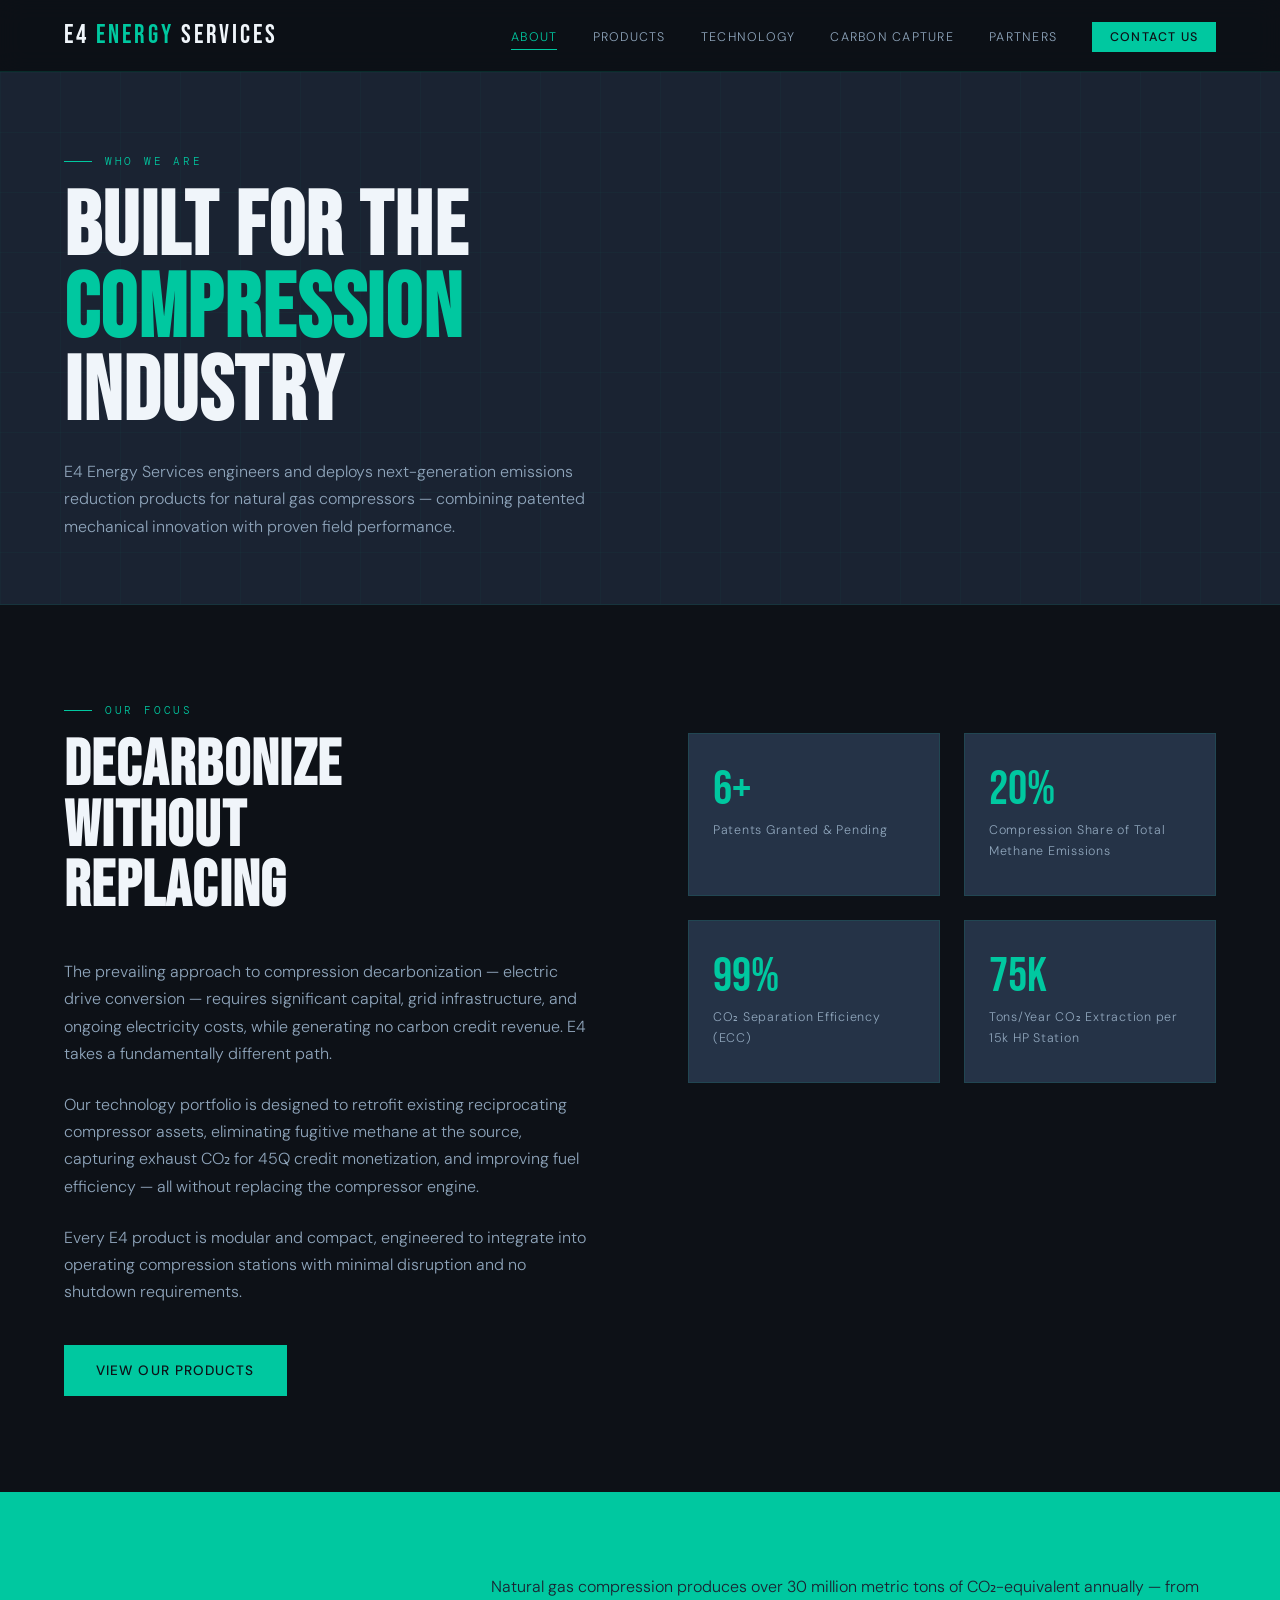
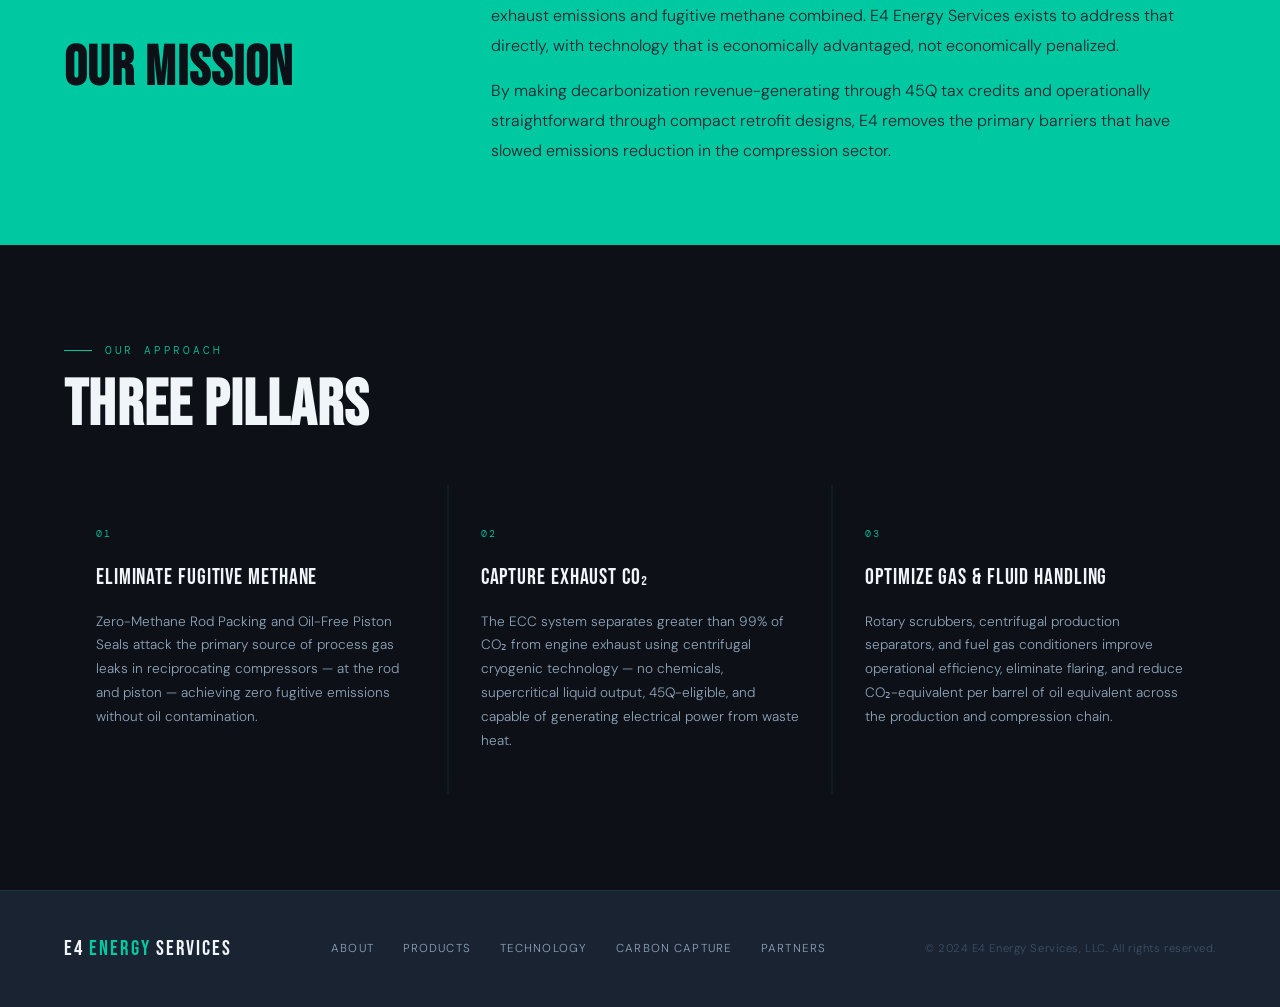
==== about.html @ 5bf68c3b "Add files via upload" ====
<!DOCTYPE html>
<html lang="en">
<head>
<meta charset="UTF-8">
<meta name="viewport" content="width=device-width, initial-scale=1.0">
<title>About — E4 Energy Services</title>
<link rel="stylesheet" href="style.css">
<style>
  .about-body { padding: 6rem 4rem; display: grid; grid-template-columns: 1fr 1fr; gap: 6rem; align-items: start; }

  .about-body p { color: var(--mist); font-size: 1rem; margin-bottom: 1.5rem; }

  .stat-grid { display: grid; grid-template-columns: 1fr 1fr; gap: 1.5rem; margin-top: 2rem; }
  .stat-card {
    background: var(--slate); border: 1px solid rgba(0,200,160,0.12);
    padding: 2rem 1.5rem; position: relative; overflow: hidden;
    transition: border-color 0.3s, transform 0.3s;
  }
  .stat-card::before {
    content: ''; position: absolute; top: 0; left: 0; right: 0;
    height: 2px; background: var(--accent);
    transform: scaleX(0); transform-origin: left; transition: transform 0.3s;
  }
  .stat-card:hover { border-color: rgba(0,200,160,0.35); transform: translateY(-3px); }
  .stat-card:hover::before { transform: scaleX(1); }
  .sc-num { font-family: 'Bebas Neue', sans-serif; font-size: 3rem; color: var(--accent); line-height: 1; margin-bottom: 0.4rem; }
  .sc-label { font-size: 0.78rem; letter-spacing: 0.06em; color: var(--mist); }

  .mission-band {
    background: var(--accent);
    padding: 5rem 4rem;
    display: grid; grid-template-columns: 1fr 2fr; gap: 4rem; align-items: center;
  }
  .mission-band h2 {
    font-family: 'Bebas Neue', sans-serif; font-size: 3.5rem;
    line-height: 0.95; letter-spacing: 0.02em; color: var(--ink);
  }
  .mission-band p { color: var(--steel); font-size: 1rem; line-height: 1.85; }
  .mission-band p + p { margin-top: 1rem; }

  .approach { background: var(--ink); padding: 6rem 4rem; }
  .approach-grid { display: grid; grid-template-columns: repeat(3, 1fr); gap: 2px; background: rgba(0,200,160,0.08); margin-top: 3rem; }
  .approach-item {
    background: var(--ink); padding: 2.5rem 2rem;
    border-bottom: 2px solid transparent; transition: border-color 0.3s, background 0.3s;
  }
  .approach-item:hover { background: var(--steel); border-bottom-color: var(--accent); }
  .ai-num {
    font-family: 'DM Mono', monospace; font-size: 0.65rem;
    letter-spacing: 0.2em; color: var(--accent); margin-bottom: 1rem;
  }
  .ai-title { font-family: 'Bebas Neue', sans-serif; font-size: 1.4rem; letter-spacing: 0.04em; margin-bottom: 0.8rem; }
  .ai-desc { font-size: 0.85rem; color: var(--mist); line-height: 1.75; }
</style>
</head>
<body>

<!-- PAGE HERO -->
<div class="page-hero">
  <div class="section-label page-hero-label">Who We Are</div>
  <h1>BUILT FOR THE<br><em>COMPRESSION</em><br>INDUSTRY</h1>
  <p>E4 Energy Services engineers and deploys next-generation emissions reduction products for natural gas compressors — combining patented mechanical innovation with proven field performance.</p>
</div>

<!-- ABOUT BODY -->
<div class="about-body">
  <div>
    <div class="section-label">Our Focus</div>
    <h2 class="section-h2">DECARBONIZE<br>WITHOUT<br>REPLACING</h2>
    <p>The prevailing approach to compression decarbonization — electric drive conversion — requires significant capital, grid infrastructure, and ongoing electricity costs, while generating no carbon credit revenue. E4 takes a fundamentally different path.</p>
    <p>Our technology portfolio is designed to retrofit existing reciprocating compressor assets, eliminating fugitive methane at the source, capturing exhaust CO₂ for 45Q credit monetization, and improving fuel efficiency — all without replacing the compressor engine.</p>
    <p>Every E4 product is modular and compact, engineered to integrate into operating compression stations with minimal disruption and no shutdown requirements.</p>
    <a href="products.html" class="btn-primary" style="margin-top:1rem;">View Our Products</a>
  </div>
  <div>
    <div class="stat-grid">
      <div class="stat-card reveal"><div class="sc-num">6+</div><div class="sc-label">Patents Granted &amp; Pending</div></div>
      <div class="stat-card reveal"><div class="sc-num">20%</div><div class="sc-label">Compression Share of Total Methane Emissions</div></div>
      <div class="stat-card reveal"><div class="sc-num">99%</div><div class="sc-label">CO₂ Separation Efficiency (ECC)</div></div>
      <div class="stat-card reveal"><div class="sc-num">75K</div><div class="sc-label">Tons/Year CO₂ Extraction per 15k HP Station</div></div>
    </div>
  </div>
</div>

<!-- MISSION BAND -->
<div class="mission-band">
  <h2>OUR MISSION</h2>
  <div>
    <p>Natural gas compression produces over 30 million metric tons of CO₂-equivalent annually — from exhaust emissions and fugitive methane combined. E4 Energy Services exists to address that directly, with technology that is economically advantaged, not economically penalized.</p>
    <p>By making decarbonization revenue-generating through 45Q tax credits and operationally straightforward through compact retrofit designs, E4 removes the primary barriers that have slowed emissions reduction in the compression sector.</p>
  </div>
</div>

<!-- APPROACH -->
<div class="approach">
  <div class="section-label">Our Approach</div>
  <h2 class="section-h2">THREE PILLARS</h2>
  <div class="approach-grid">
    <div class="approach-item reveal">
      <div class="ai-num">01</div>
      <div class="ai-title">Eliminate Fugitive Methane</div>
      <p class="ai-desc">Zero-Methane Rod Packing and Oil-Free Piston Seals attack the primary source of process gas leaks in reciprocating compressors — at the rod and piston — achieving zero fugitive emissions without oil contamination.</p>
    </div>
    <div class="approach-item reveal">
      <div class="ai-num">02</div>
      <div class="ai-title">Capture Exhaust CO₂</div>
      <p class="ai-desc">The ECC system separates greater than 99% of CO₂ from engine exhaust using centrifugal cryogenic technology — no chemicals, supercritical liquid output, 45Q-eligible, and capable of generating electrical power from waste heat.</p>
    </div>
    <div class="approach-item reveal">
      <div class="ai-num">03</div>
      <div class="ai-title">Optimize Gas &amp; Fluid Handling</div>
      <p class="ai-desc">Rotary scrubbers, centrifugal production separators, and fuel gas conditioners improve operational efficiency, eliminate flaring, and reduce CO₂-equivalent per barrel of oil equivalent across the production and compression chain.</p>
    </div>
  </div>
</div>

<script src="shared.js"></script>
<script>initPage('about');</script>
</body>
</html>
---- style.css ----
@import url('https://fonts.googleapis.com/css2?family=Bebas+Neue&family=DM+Sans:ital,wght@0,300;0,400;0,500;1,300&family=DM+Mono:wght@400;500&display=swap');

:root {
  --ink: #0D1117;
  --steel: #1A2332;
  --slate: #253347;
  --mid: #3D5166;
  --mist: #8FA5BB;
  --ice: #C8D8E8;
  --white: #F0F5FA;
  --accent: #00C8A0;
  --accent2: #00A882;
  --gold: #E8B84B;
  --nav-h: 72px;
}

*, *::before, *::after { box-sizing: border-box; margin: 0; padding: 0; }
html { scroll-behavior: smooth; }

body {
  background: var(--ink);
  color: var(--white);
  font-family: 'DM Sans', sans-serif;
  font-weight: 300;
  line-height: 1.7;
  overflow-x: hidden;
  padding-top: var(--nav-h);
}

/* ── NAV ── */
nav {
  position: fixed; top: 0; left: 0; right: 0; z-index: 100;
  height: var(--nav-h);
  display: flex; align-items: center; justify-content: space-between;
  padding: 0 4rem;
  background: rgba(13,17,23,0.92);
  backdrop-filter: blur(12px);
  border-bottom: 1px solid rgba(0,200,160,0.15);
}
.nav-logo {
  font-family: 'Bebas Neue', sans-serif;
  font-size: 1.6rem;
  letter-spacing: 0.12em;
  color: var(--white);
  text-decoration: none;
}
.nav-logo span { color: var(--accent); }

.nav-links { display: flex; gap: 2.2rem; list-style: none; align-items: center; }
.nav-links a {
  color: var(--mist);
  text-decoration: none;
  font-size: 0.78rem;
  letter-spacing: 0.1em;
  text-transform: uppercase;
  transition: color 0.2s;
  padding: 0.25rem 0;
  border-bottom: 1px solid transparent;
}
.nav-links a:hover { color: var(--white); }
.nav-links a.active { color: var(--accent); border-bottom-color: var(--accent); }
.nav-cta {
  background: var(--accent) !important;
  color: var(--ink) !important;
  padding: 0.45rem 1.1rem !important;
  font-weight: 500 !important;
  border-bottom: none !important;
}
.nav-cta:hover { background: var(--accent2) !important; }

/* ── BUTTONS ── */
.btn-primary {
  display: inline-block;
  background: var(--accent);
  color: var(--ink);
  padding: 0.85rem 2rem;
  font-family: 'DM Sans', sans-serif;
  font-weight: 500;
  font-size: 0.85rem;
  letter-spacing: 0.08em;
  text-transform: uppercase;
  text-decoration: none;
  border: none; cursor: pointer;
  transition: background 0.2s, transform 0.2s;
}
.btn-primary:hover { background: var(--accent2); transform: translateY(-2px); }

.btn-ghost {
  display: inline-block;
  border: 1px solid rgba(143,165,187,0.4);
  color: var(--mist);
  padding: 0.85rem 2rem;
  font-family: 'DM Sans', sans-serif;
  font-size: 0.85rem;
  letter-spacing: 0.08em;
  text-transform: uppercase;
  text-decoration: none;
  transition: border-color 0.2s, color 0.2s;
}
.btn-ghost:hover { border-color: var(--accent); color: var(--accent); }

/* ── SECTION LABELS ── */
.section-label {
  font-family: 'DM Mono', monospace;
  font-size: 0.7rem;
  letter-spacing: 0.25em;
  text-transform: uppercase;
  color: var(--accent);
  margin-bottom: 1rem;
  display: flex; align-items: center; gap: 0.8rem;
}
.section-label::before { content: ''; width: 28px; height: 1px; background: var(--accent); }

.section-h2 {
  font-family: 'Bebas Neue', sans-serif;
  font-size: clamp(2.8rem, 5vw, 5rem);
  line-height: 0.95;
  letter-spacing: 0.02em;
  margin-bottom: 2.5rem;
}

/* ── PAGE HERO (inner pages) ── */
.page-hero {
  background: var(--steel);
  padding: 5rem 4rem 4rem;
  border-bottom: 1px solid rgba(0,200,160,0.1);
  position: relative;
  overflow: hidden;
}
.page-hero::before {
  content: '';
  position: absolute; inset: 0;
  background-image:
    linear-gradient(rgba(0,200,160,0.03) 1px, transparent 1px),
    linear-gradient(90deg, rgba(0,200,160,0.03) 1px, transparent 1px);
  background-size: 60px 60px;
}
.page-hero-label { position: relative; }
.page-hero h1 {
  font-family: 'Bebas Neue', sans-serif;
  font-size: clamp(3.5rem, 7vw, 7rem);
  line-height: 0.92;
  letter-spacing: 0.02em;
  position: relative;
}
.page-hero h1 em { color: var(--accent); font-style: normal; }
.page-hero p {
  color: var(--mist);
  max-width: 580px;
  font-size: 1rem;
  margin-top: 1.5rem;
  position: relative;
}

/* ── FOOTER ── */
footer {
  background: var(--steel);
  border-top: 1px solid rgba(0,200,160,0.12);
  padding: 2.5rem 4rem;
  display: flex; justify-content: space-between; align-items: center;
  flex-wrap: wrap; gap: 1rem;
}
.footer-logo {
  font-family: 'Bebas Neue', sans-serif;
  font-size: 1.3rem;
  letter-spacing: 0.1em;
  color: var(--white);
  text-decoration: none;
}
.footer-logo span { color: var(--accent); }
.footer-links { display: flex; gap: 1.8rem; flex-wrap: wrap; }
.footer-links a {
  font-size: 0.72rem;
  letter-spacing: 0.1em;
  text-transform: uppercase;
  color: var(--mist);
  text-decoration: none;
  transition: color 0.2s;
}
.footer-links a:hover { color: var(--accent); }
.footer-copy { font-size: 0.7rem; color: var(--mid); letter-spacing: 0.05em; }

/* ── MARQUEE ── */
.marquee-wrap { background: var(--accent); overflow: hidden; padding: 0.85rem 0; }
.marquee-track {
  display: flex; gap: 3rem;
  animation: marquee 28s linear infinite;
  white-space: nowrap;
}
.marquee-track span {
  font-family: 'Bebas Neue', sans-serif;
  font-size: 0.95rem;
  letter-spacing: 0.12em;
  color: var(--ink);
  flex-shrink: 0;
}
.marquee-dot { color: rgba(13,17,23,0.4) !important; }
@keyframes marquee { from { transform: translateX(0); } to { transform: translateX(-50%); } }

/* ── ANIMATIONS ── */
@keyframes fadeUp { from { opacity: 0; transform: translateY(30px); } to { opacity: 1; transform: translateY(0); } }
@keyframes fadeLeft { from { opacity: 0; transform: translateX(30px); } to { opacity: 1; transform: translateX(0); } }
@keyframes fadeIn { from { opacity: 0; transform: translateY(10px); } to { opacity: 1; transform: translateY(0); } }

/* ── SCROLLBAR ── */
::-webkit-scrollbar { width: 5px; }
::-webkit-scrollbar-track { background: var(--ink); }
::-webkit-scrollbar-thumb { background: var(--mid); }
::-webkit-scrollbar-thumb:hover { background: var(--accent); }
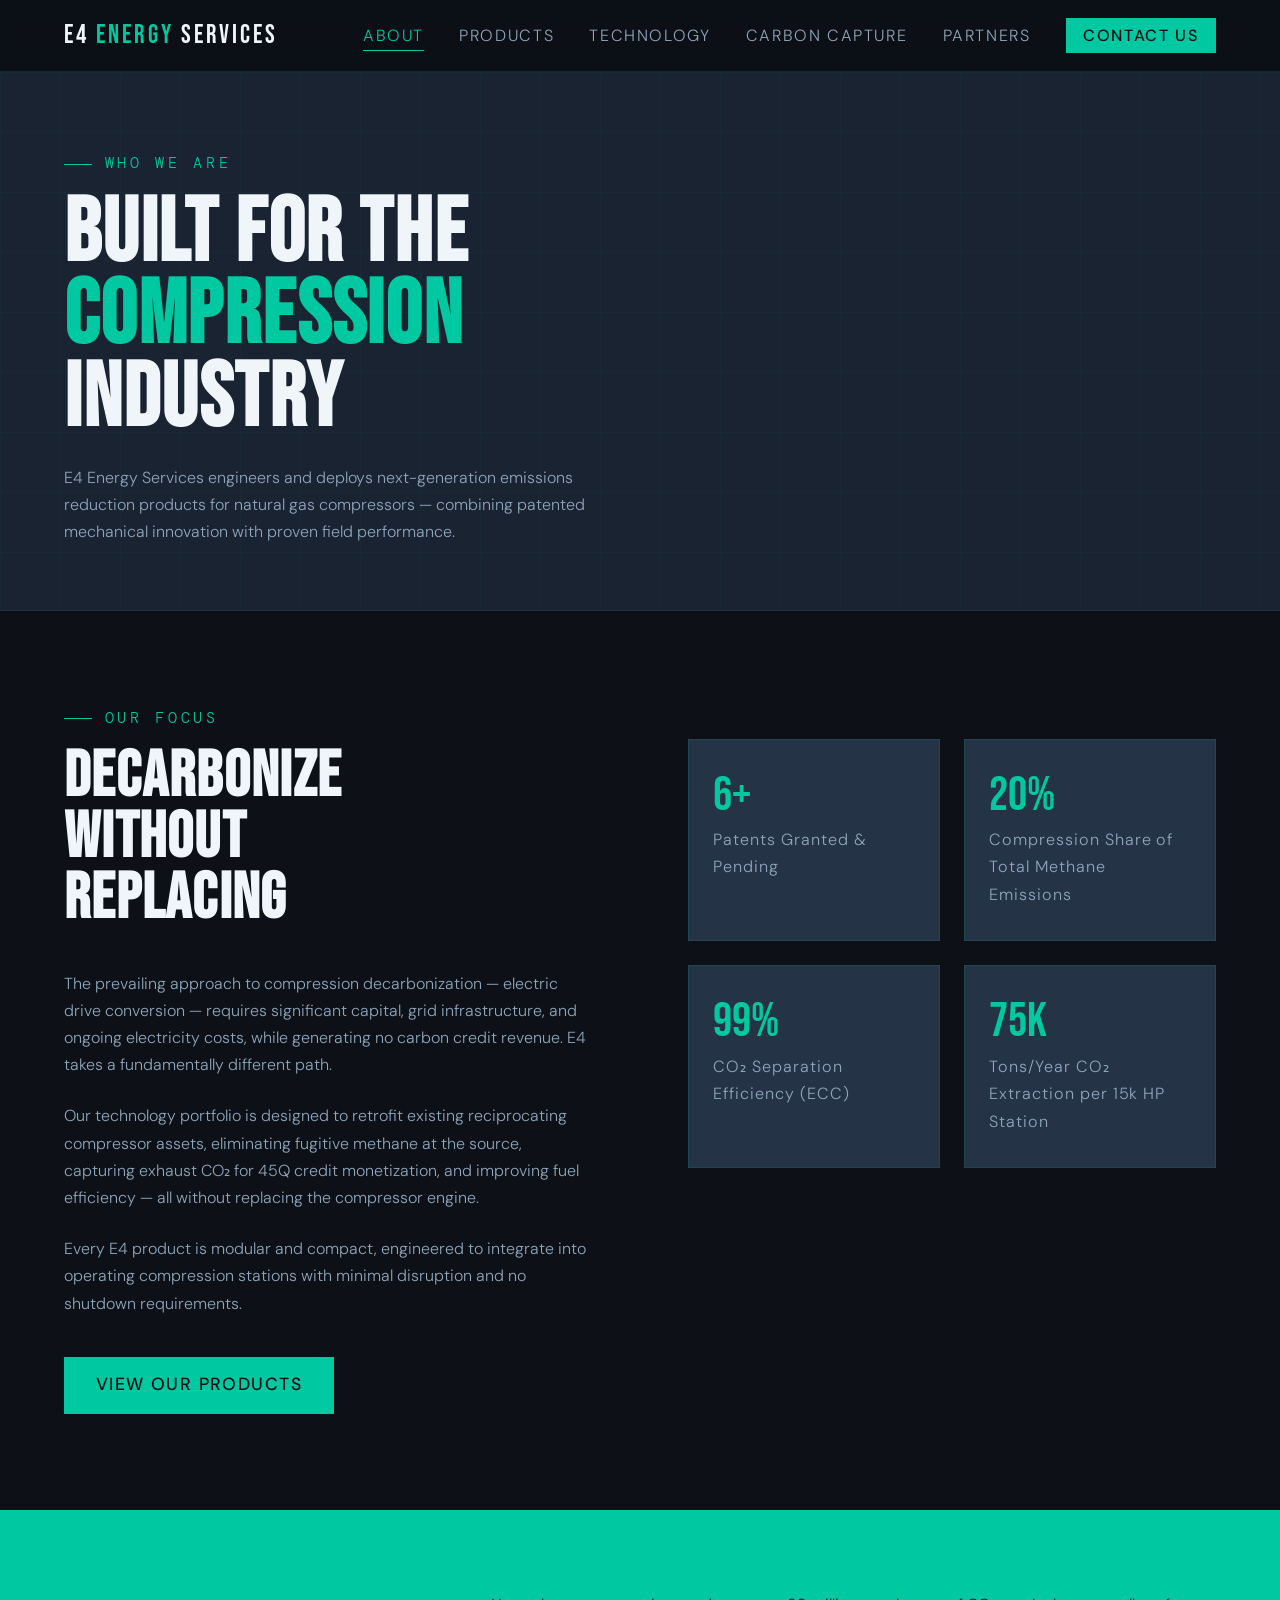
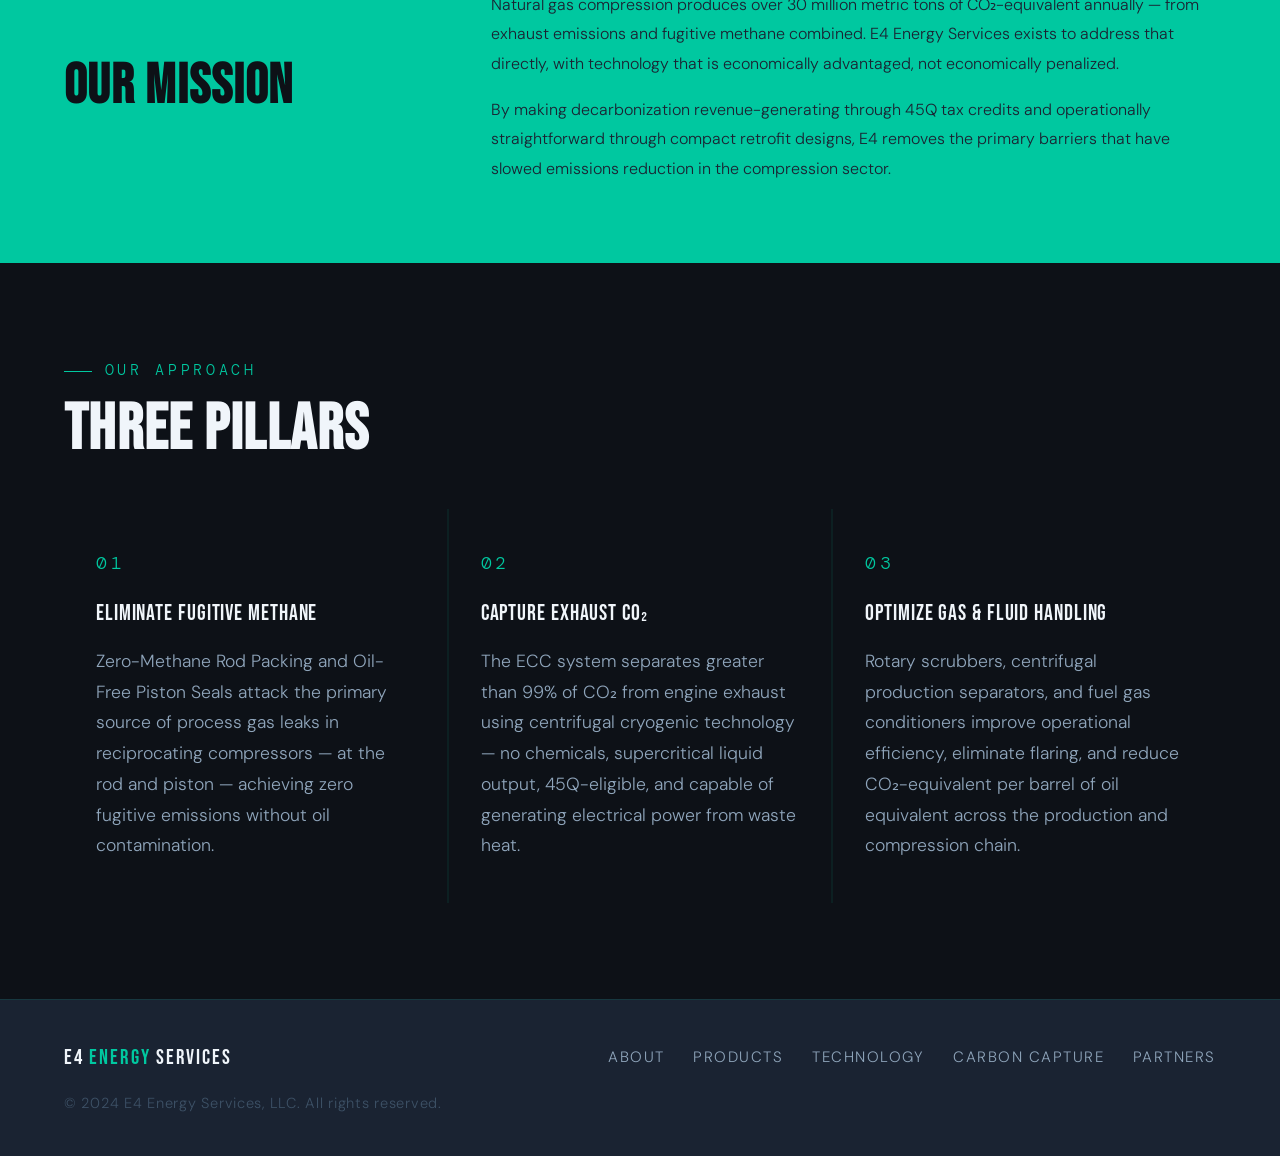
==== commit 75b37a3c: "Add files via upload" ====
--- a/about.html
+++ b/about.html
@@ -24,7 +24,7 @@
   .stat-card:hover { border-color: rgba(0,200,160,0.35); transform: translateY(-3px); }
   .stat-card:hover::before { transform: scaleX(1); }
   .sc-num { font-family: 'Bebas Neue', sans-serif; font-size: 3rem; color: var(--accent); line-height: 1; margin-bottom: 0.4rem; }
-  .sc-label { font-size: 0.78rem; letter-spacing: 0.06em; color: var(--mist); }
+  .sc-label { font-size: 1.01rem; letter-spacing: 0.06em; color: var(--mist); }
 
   .mission-band {
     background: var(--accent);
@@ -46,11 +46,11 @@
   }
   .approach-item:hover { background: var(--steel); border-bottom-color: var(--accent); }
   .ai-num {
-    font-family: 'DM Mono', monospace; font-size: 0.65rem;
+    font-family: 'DM Mono', monospace; font-size: 1.1rem;
     letter-spacing: 0.2em; color: var(--accent); margin-bottom: 1rem;
   }
   .ai-title { font-family: 'Bebas Neue', sans-serif; font-size: 1.4rem; letter-spacing: 0.04em; margin-bottom: 0.8rem; }
-  .ai-desc { font-size: 0.85rem; color: var(--mist); line-height: 1.75; }
+  .ai-desc { font-size: 1.1rem; color: var(--mist); line-height: 1.75; }
 </style>
 </head>
 <body>
--- a/style.css
+++ b/style.css
@@ -50,7 +50,7 @@
 .nav-links a {
   color: var(--mist);
   text-decoration: none;
-  font-size: 0.78rem;
+  font-size: 1.01rem;
   letter-spacing: 0.1em;
   text-transform: uppercase;
   transition: color 0.2s;
@@ -76,7 +76,7 @@
   padding: 0.85rem 2rem;
   font-family: 'DM Sans', sans-serif;
   font-weight: 500;
-  font-size: 0.85rem;
+  font-size: 1.1rem;
   letter-spacing: 0.08em;
   text-transform: uppercase;
   text-decoration: none;
@@ -91,7 +91,7 @@
   color: var(--mist);
   padding: 0.85rem 2rem;
   font-family: 'DM Sans', sans-serif;
-  font-size: 0.85rem;
+  font-size: 1.1rem;
   letter-spacing: 0.08em;
   text-transform: uppercase;
   text-decoration: none;
@@ -102,7 +102,7 @@
 /* ── SECTION LABELS ── */
 .section-label {
   font-family: 'DM Mono', monospace;
-  font-size: 0.7rem;
+  font-size: 0.91rem;
   letter-spacing: 0.25em;
   text-transform: uppercase;
   color: var(--accent);
@@ -170,7 +170,7 @@
 .footer-logo span { color: var(--accent); }
 .footer-links { display: flex; gap: 1.8rem; flex-wrap: wrap; }
 .footer-links a {
-  font-size: 0.72rem;
+  font-size: 0.94rem;
   letter-spacing: 0.1em;
   text-transform: uppercase;
   color: var(--mist);
@@ -178,7 +178,7 @@
   transition: color 0.2s;
 }
 .footer-links a:hover { color: var(--accent); }
-.footer-copy { font-size: 0.7rem; color: var(--mid); letter-spacing: 0.05em; }
+.footer-copy { font-size: 0.91rem; color: var(--mid); letter-spacing: 0.05em; }
 
 /* ── MARQUEE ── */
 .marquee-wrap { background: var(--accent); overflow: hidden; padding: 0.85rem 0; }
@@ -189,7 +189,7 @@
 }
 .marquee-track span {
   font-family: 'Bebas Neue', sans-serif;
-  font-size: 0.95rem;
+  font-size: 1.24rem;
   letter-spacing: 0.12em;
   color: var(--ink);
   flex-shrink: 0;
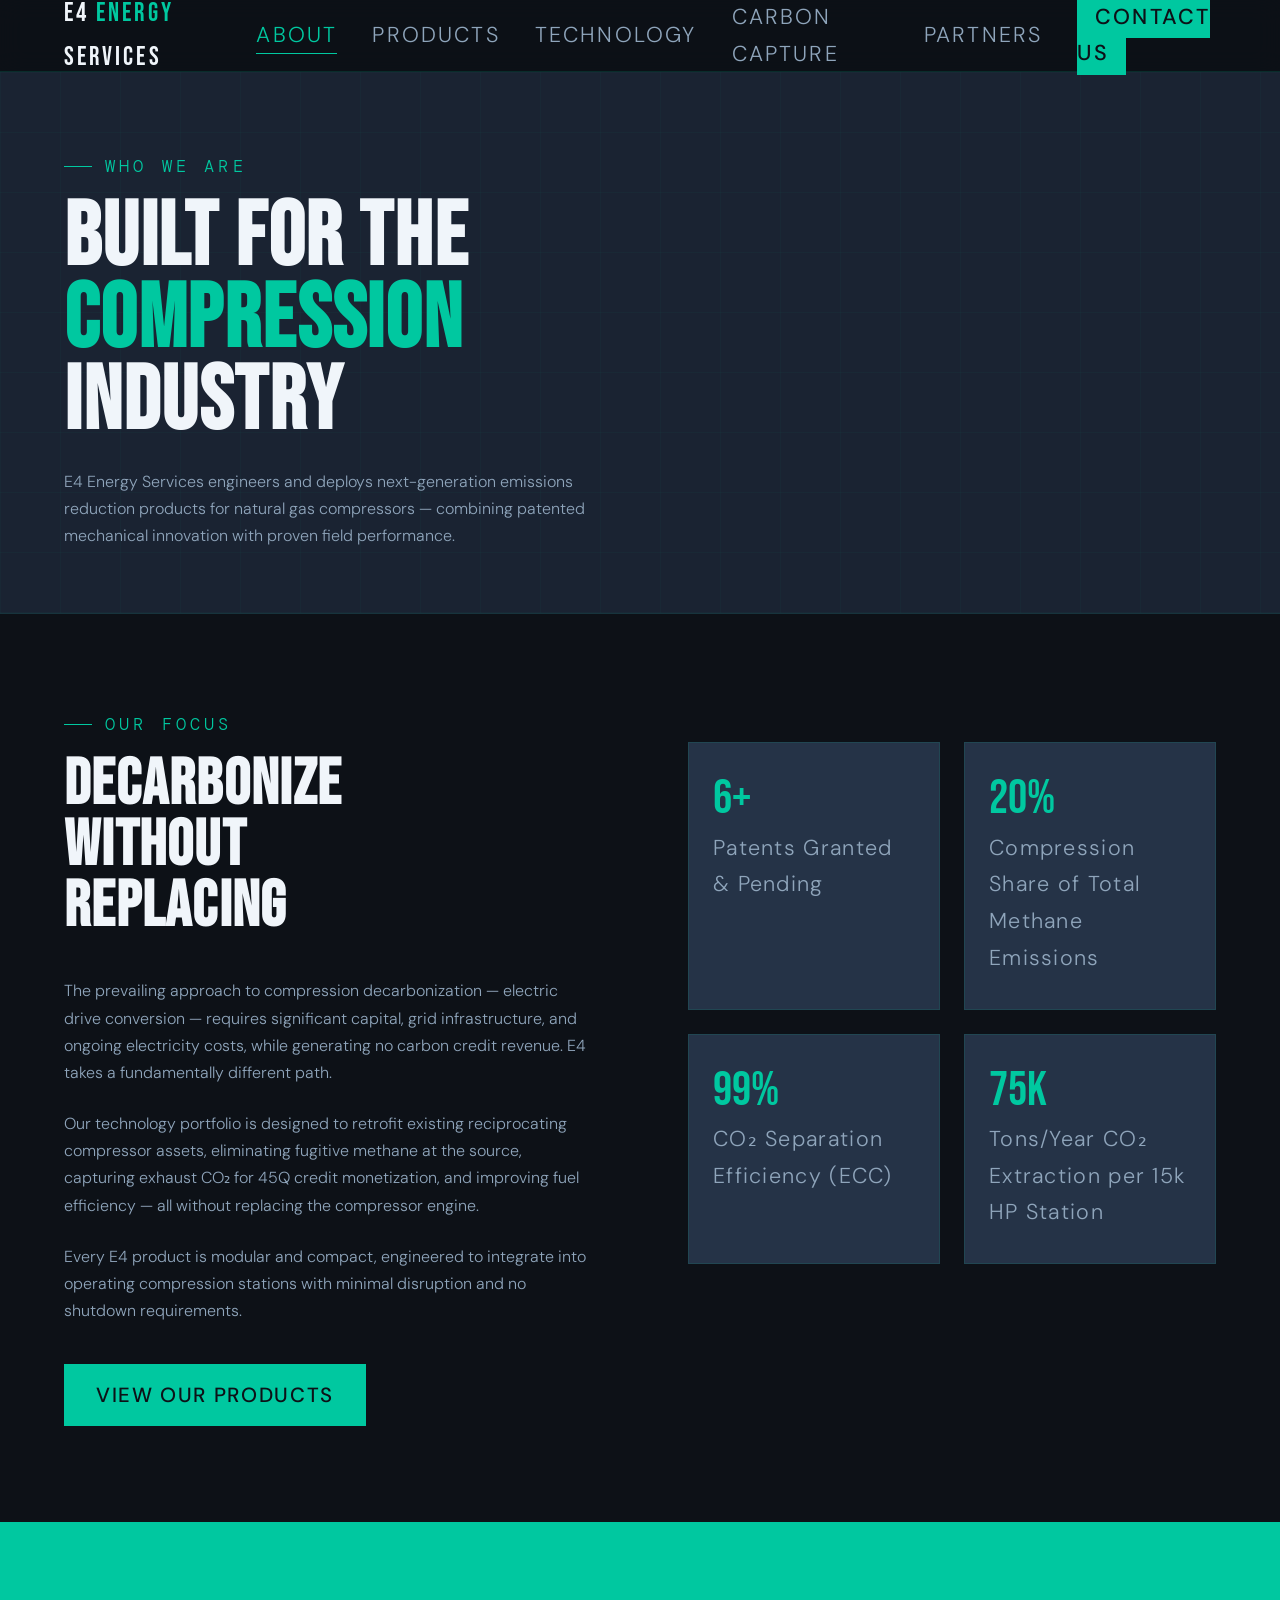
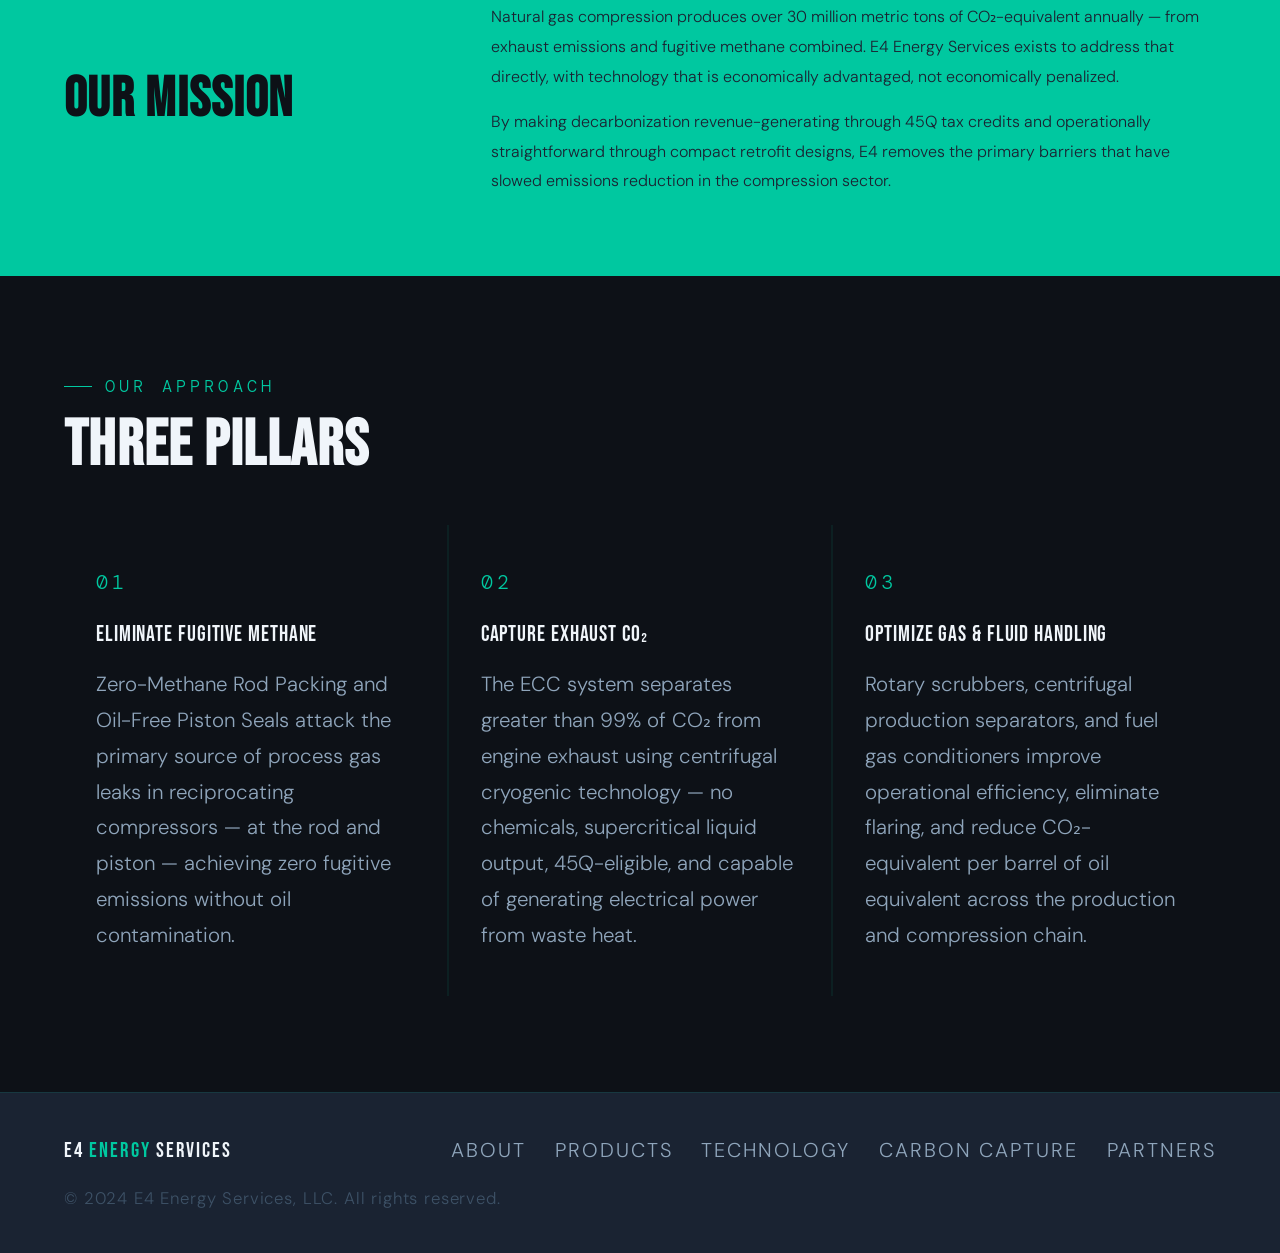
==== commit 7ac866ec: "Add files via upload" ====
--- a/about.html
+++ b/about.html
@@ -24,7 +24,7 @@
   .stat-card:hover { border-color: rgba(0,200,160,0.35); transform: translateY(-3px); }
   .stat-card:hover::before { transform: scaleX(1); }
   .sc-num { font-family: 'Bebas Neue', sans-serif; font-size: 3rem; color: var(--accent); line-height: 1; margin-bottom: 0.4rem; }
-  .sc-label { font-size: 1.01rem; letter-spacing: 0.06em; color: var(--mist); }
+  .sc-label { font-size: 1.35rem; letter-spacing: 0.06em; color: var(--mist); }
 
   .mission-band {
     background: var(--accent);
@@ -46,11 +46,11 @@
   }
   .approach-item:hover { background: var(--steel); border-bottom-color: var(--accent); }
   .ai-num {
-    font-family: 'DM Mono', monospace; font-size: 1.1rem;
+    font-family: 'DM Mono', monospace; font-size: 1.28rem;
     letter-spacing: 0.2em; color: var(--accent); margin-bottom: 1rem;
   }
   .ai-title { font-family: 'Bebas Neue', sans-serif; font-size: 1.4rem; letter-spacing: 0.04em; margin-bottom: 0.8rem; }
-  .ai-desc { font-size: 1.1rem; color: var(--mist); line-height: 1.75; }
+  .ai-desc { font-size: 1.28rem; color: var(--mist); line-height: 1.75; }
 </style>
 </head>
 <body>
--- a/style.css
+++ b/style.css
@@ -50,7 +50,7 @@
 .nav-links a {
   color: var(--mist);
   text-decoration: none;
-  font-size: 1.01rem;
+  font-size: 1.35rem;
   letter-spacing: 0.1em;
   text-transform: uppercase;
   transition: color 0.2s;
@@ -76,7 +76,7 @@
   padding: 0.85rem 2rem;
   font-family: 'DM Sans', sans-serif;
   font-weight: 500;
-  font-size: 1.1rem;
+  font-size: 1.28rem;
   letter-spacing: 0.08em;
   text-transform: uppercase;
   text-decoration: none;
@@ -91,7 +91,7 @@
   color: var(--mist);
   padding: 0.85rem 2rem;
   font-family: 'DM Sans', sans-serif;
-  font-size: 1.1rem;
+  font-size: 1.28rem;
   letter-spacing: 0.08em;
   text-transform: uppercase;
   text-decoration: none;
@@ -102,7 +102,7 @@
 /* ── SECTION LABELS ── */
 .section-label {
   font-family: 'DM Mono', monospace;
-  font-size: 0.91rem;
+  font-size: 1.05rem;
   letter-spacing: 0.25em;
   text-transform: uppercase;
   color: var(--accent);
@@ -170,7 +170,7 @@
 .footer-logo span { color: var(--accent); }
 .footer-links { display: flex; gap: 1.8rem; flex-wrap: wrap; }
 .footer-links a {
-  font-size: 0.94rem;
+  font-size: 1.25rem;
   letter-spacing: 0.1em;
   text-transform: uppercase;
   color: var(--mist);
@@ -178,7 +178,7 @@
   transition: color 0.2s;
 }
 .footer-links a:hover { color: var(--accent); }
-.footer-copy { font-size: 0.91rem; color: var(--mid); letter-spacing: 0.05em; }
+.footer-copy { font-size: 1.05rem; color: var(--mid); letter-spacing: 0.05em; }
 
 /* ── MARQUEE ── */
 .marquee-wrap { background: var(--accent); overflow: hidden; padding: 0.85rem 0; }
@@ -189,7 +189,7 @@
 }
 .marquee-track span {
   font-family: 'Bebas Neue', sans-serif;
-  font-size: 1.24rem;
+  font-size: 1.43rem;
   letter-spacing: 0.12em;
   color: var(--ink);
   flex-shrink: 0;
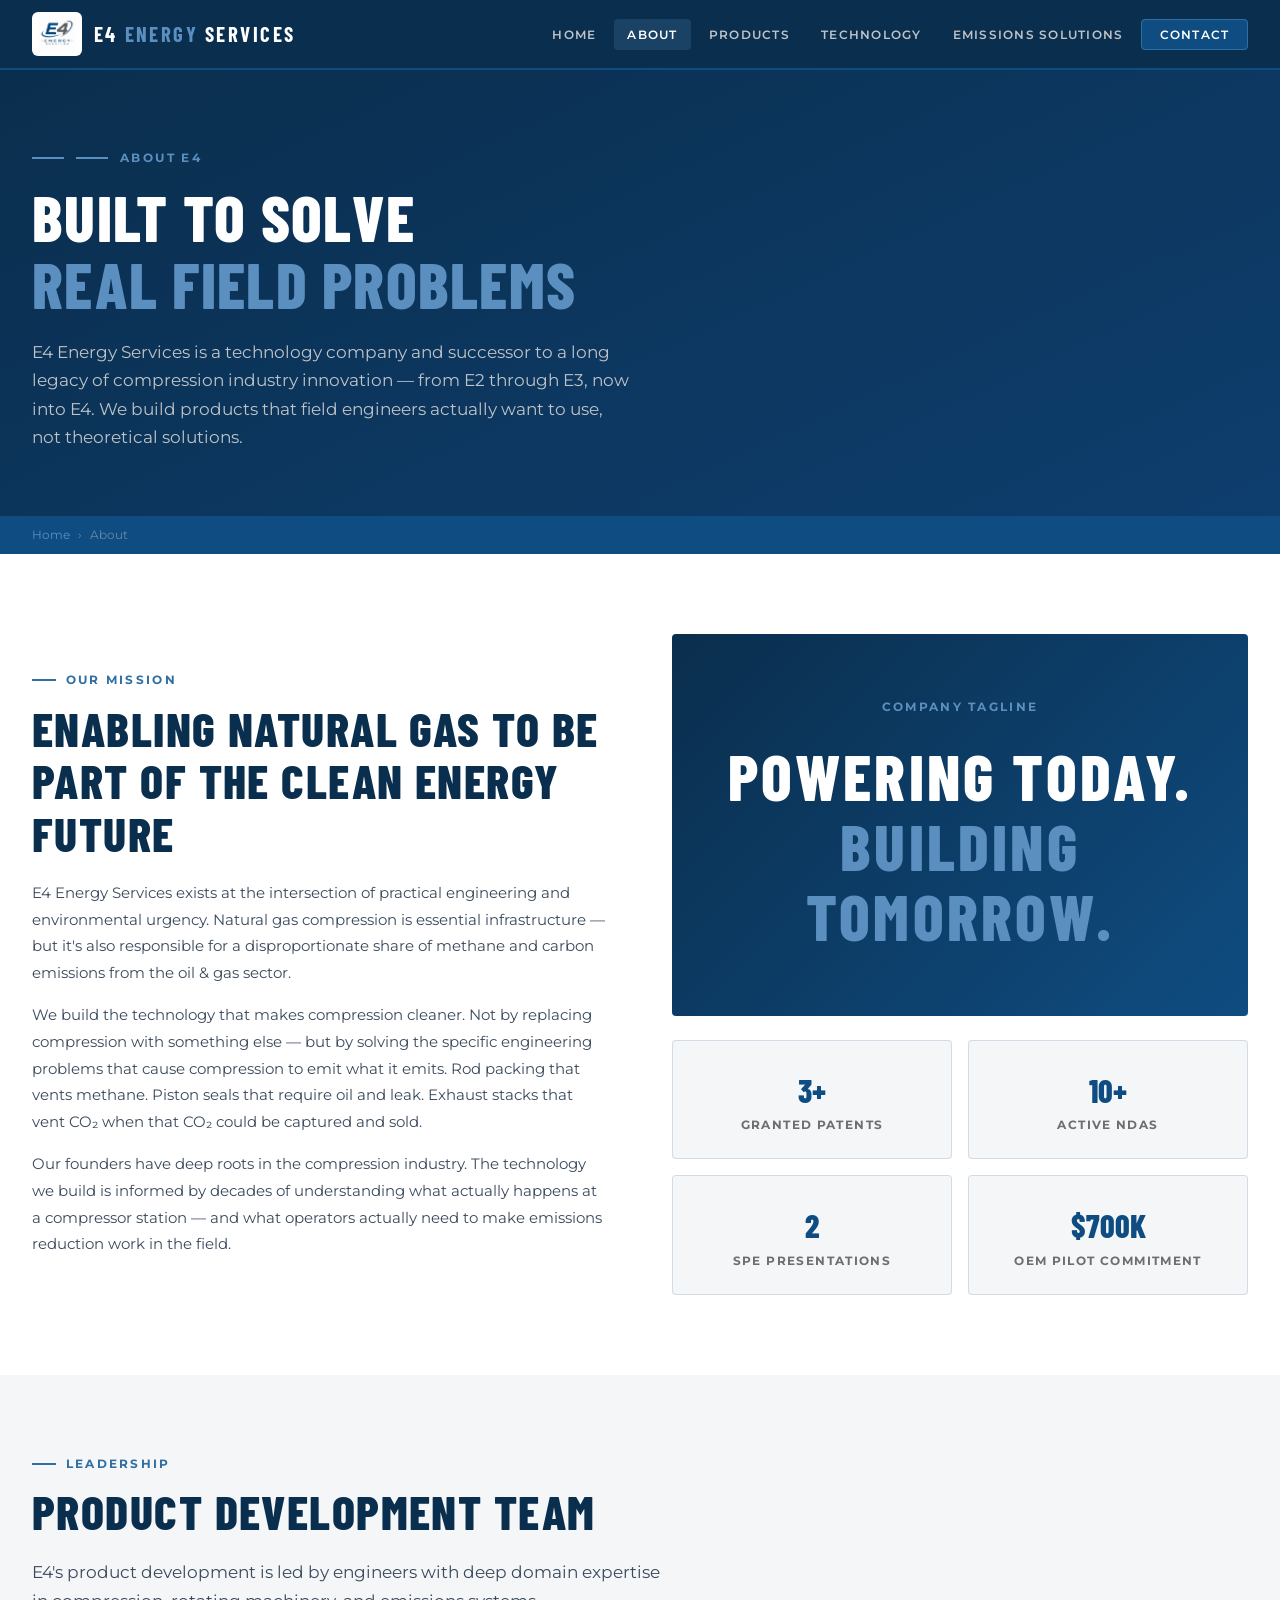
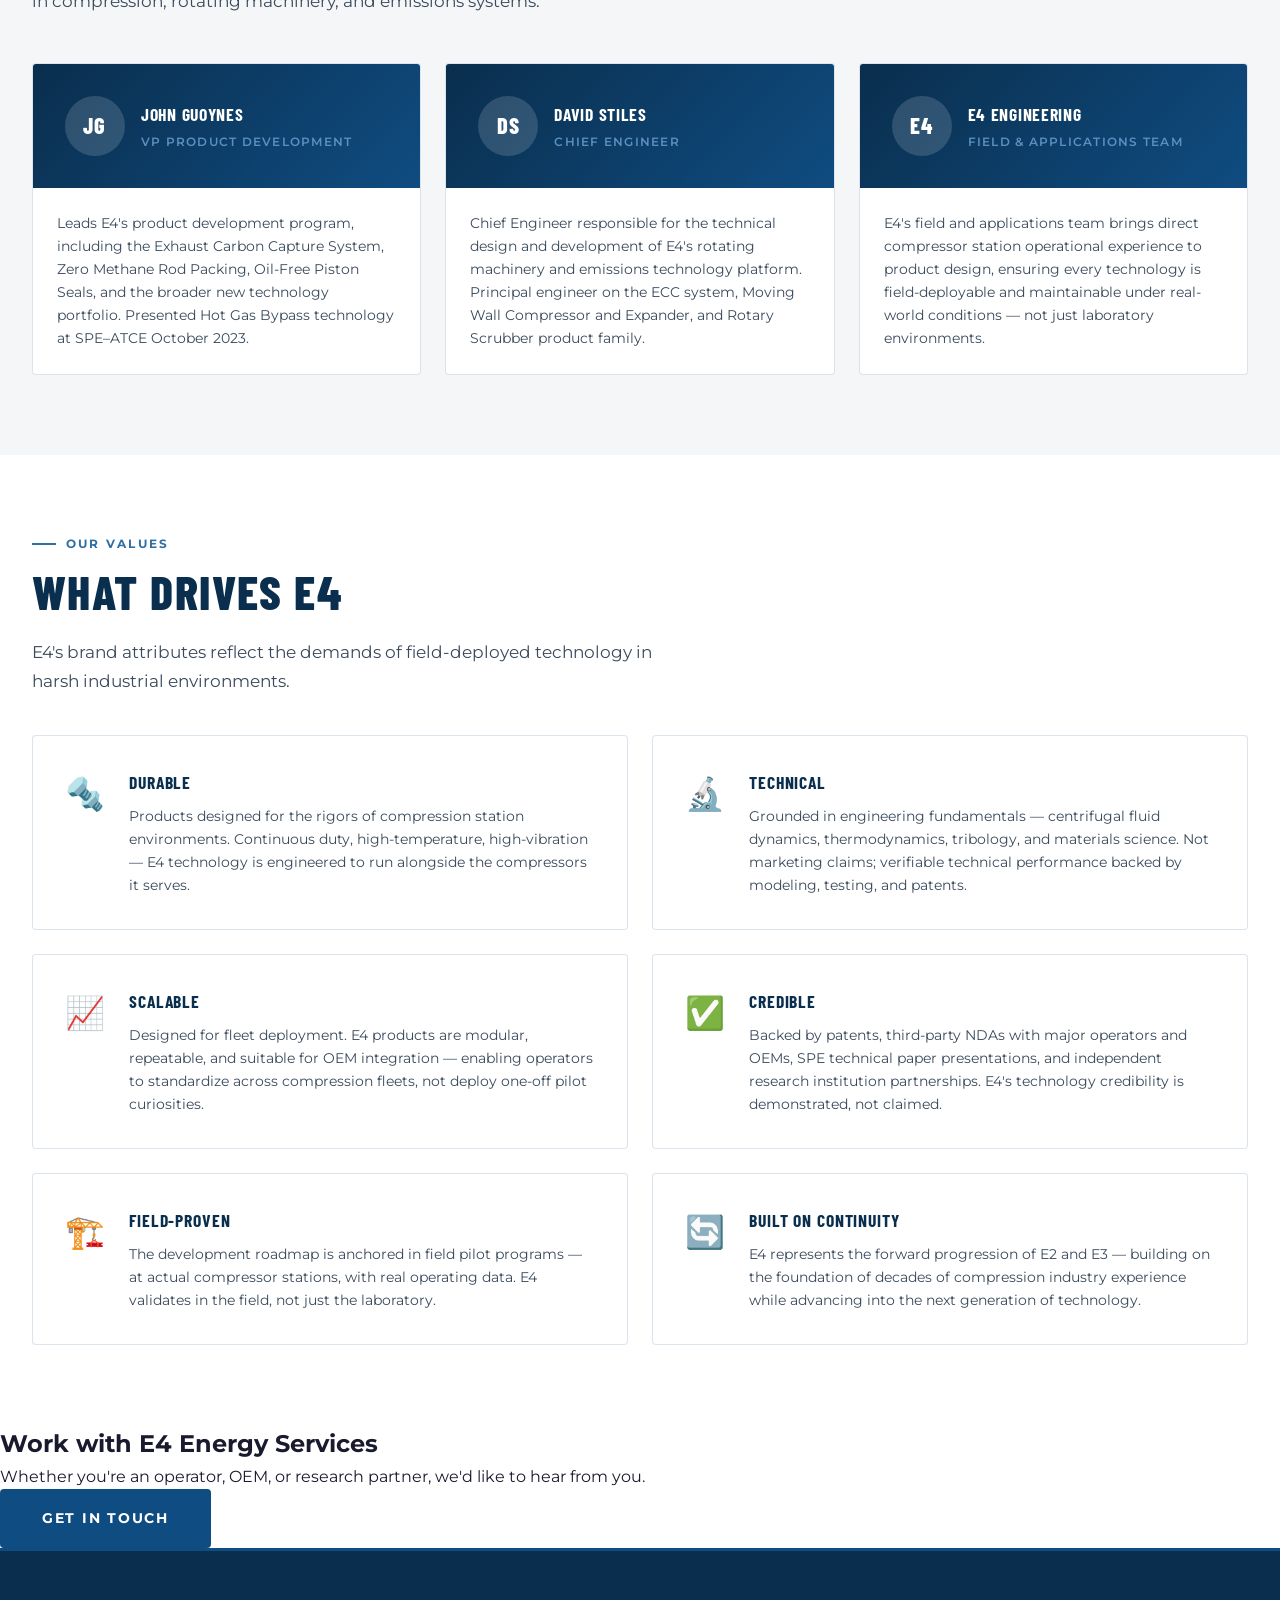
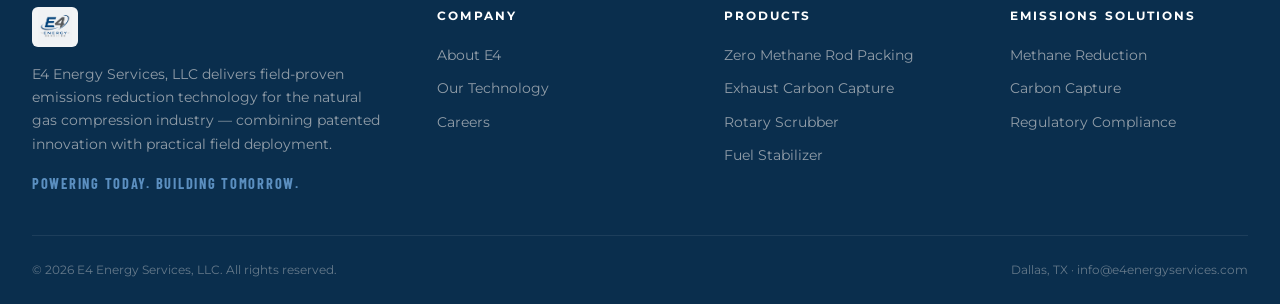
==== commit e2800b8f: "Add files via upload" ====
--- a/about.html
+++ b/about.html
@@ -1,120 +1,324 @@
 <!DOCTYPE html>
 <html lang="en">
 <head>
-<meta charset="UTF-8">
-<meta name="viewport" content="width=device-width, initial-scale=1.0">
-<title>About — E4 Energy Services</title>
-<link rel="stylesheet" href="style.css">
-<style>
-  .about-body { padding: 6rem 4rem; display: grid; grid-template-columns: 1fr 1fr; gap: 6rem; align-items: start; }
-
-  .about-body p { color: var(--mist); font-size: 1rem; margin-bottom: 1.5rem; }
-
-  .stat-grid { display: grid; grid-template-columns: 1fr 1fr; gap: 1.5rem; margin-top: 2rem; }
-  .stat-card {
-    background: var(--slate); border: 1px solid rgba(0,200,160,0.12);
-    padding: 2rem 1.5rem; position: relative; overflow: hidden;
-    transition: border-color 0.3s, transform 0.3s;
-  }
-  .stat-card::before {
-    content: ''; position: absolute; top: 0; left: 0; right: 0;
-    height: 2px; background: var(--accent);
-    transform: scaleX(0); transform-origin: left; transition: transform 0.3s;
-  }
-  .stat-card:hover { border-color: rgba(0,200,160,0.35); transform: translateY(-3px); }
-  .stat-card:hover::before { transform: scaleX(1); }
-  .sc-num { font-family: 'Bebas Neue', sans-serif; font-size: 3rem; color: var(--accent); line-height: 1; margin-bottom: 0.4rem; }
-  .sc-label { font-size: 1.35rem; letter-spacing: 0.06em; color: var(--mist); }
-
-  .mission-band {
-    background: var(--accent);
-    padding: 5rem 4rem;
-    display: grid; grid-template-columns: 1fr 2fr; gap: 4rem; align-items: center;
-  }
-  .mission-band h2 {
-    font-family: 'Bebas Neue', sans-serif; font-size: 3.5rem;
-    line-height: 0.95; letter-spacing: 0.02em; color: var(--ink);
-  }
-  .mission-band p { color: var(--steel); font-size: 1rem; line-height: 1.85; }
-  .mission-band p + p { margin-top: 1rem; }
-
-  .approach { background: var(--ink); padding: 6rem 4rem; }
-  .approach-grid { display: grid; grid-template-columns: repeat(3, 1fr); gap: 2px; background: rgba(0,200,160,0.08); margin-top: 3rem; }
-  .approach-item {
-    background: var(--ink); padding: 2.5rem 2rem;
-    border-bottom: 2px solid transparent; transition: border-color 0.3s, background 0.3s;
-  }
-  .approach-item:hover { background: var(--steel); border-bottom-color: var(--accent); }
-  .ai-num {
-    font-family: 'DM Mono', monospace; font-size: 1.28rem;
-    letter-spacing: 0.2em; color: var(--accent); margin-bottom: 1rem;
-  }
-  .ai-title { font-family: 'Bebas Neue', sans-serif; font-size: 1.4rem; letter-spacing: 0.04em; margin-bottom: 0.8rem; }
-  .ai-desc { font-size: 1.28rem; color: var(--mist); line-height: 1.75; }
-</style>
+  <meta charset="UTF-8">
+  <meta name="viewport" content="width=device-width, initial-scale=1.0">
+  <title>About — E4 Energy Services, LLC</title>
+  <link rel="stylesheet" href="style.css">
+  <style>
+    .about-hero {
+      background: linear-gradient(155deg, var(--dark-navy) 0%, #0e3e6e 100%);
+      padding: 5rem 2rem 4rem;
+    }
+
+    .team-grid {
+      display: grid;
+      grid-template-columns: repeat(3, 1fr);
+      gap: 1.5rem;
+    }
+
+    .team-card {
+      background: var(--white);
+      border: 1px solid var(--border);
+      border-radius: var(--radius);
+      overflow: hidden;
+      transition: box-shadow var(--transition);
+    }
+    .team-card:hover { box-shadow: var(--shadow); }
+
+    .team-card-header {
+      background: linear-gradient(135deg, var(--dark-navy), var(--navy));
+      padding: 2rem;
+      display: flex;
+      align-items: center;
+      gap: 1rem;
+    }
+
+    .team-avatar {
+      width: 60px; height: 60px;
+      background: rgba(255,255,255,0.15);
+      border-radius: 50%;
+      display: flex;
+      align-items: center;
+      justify-content: center;
+      font-family: var(--font-head);
+      font-size: 1.4rem;
+      font-weight: 800;
+      color: var(--white);
+      letter-spacing: 0.05em;
+      flex-shrink: 0;
+    }
+
+    .team-title-block h3 {
+      font-family: var(--font-head);
+      font-size: 1.1rem;
+      font-weight: 700;
+      letter-spacing: 0.04em;
+      text-transform: uppercase;
+      color: var(--white);
+      margin-bottom: 0.25rem;
+    }
+
+    .team-role {
+      font-size: 0.78rem;
+      font-weight: 600;
+      letter-spacing: 0.1em;
+      text-transform: uppercase;
+      color: var(--light-blue);
+    }
+
+    .team-card-body {
+      padding: 1.5rem;
+    }
+    .team-card-body p {
+      font-size: 0.87rem;
+      color: var(--text-mid);
+      line-height: 1.65;
+    }
+
+    /* Values */
+    .values-grid {
+      display: grid;
+      grid-template-columns: repeat(2, 1fr);
+      gap: 1.5rem;
+    }
+
+    .value-card {
+      padding: 2rem;
+      background: var(--white);
+      border: 1px solid var(--border);
+      border-radius: var(--radius);
+      display: flex;
+      gap: 1.25rem;
+      align-items: flex-start;
+    }
+
+    .value-icon {
+      font-size: 2rem;
+      min-width: 44px;
+    }
+
+    .value-card h3 {
+      font-family: var(--font-head);
+      font-size: 1.1rem;
+      font-weight: 700;
+      letter-spacing: 0.05em;
+      text-transform: uppercase;
+      color: var(--dark-navy);
+      margin-bottom: 0.5rem;
+    }
+    .value-card p {
+      font-size: 0.88rem;
+      color: var(--text-mid);
+      line-height: 1.65;
+    }
+
+    /* Tagline feature */
+    .tagline-feature {
+      background: linear-gradient(135deg, var(--dark-navy) 0%, var(--navy) 100%);
+      border-radius: var(--radius);
+      padding: 4rem 3rem;
+      text-align: center;
+    }
+    .tagline-feature .tline {
+      font-family: var(--font-head);
+      font-size: clamp(2.5rem, 5vw, 4rem);
+      font-weight: 800;
+      letter-spacing: 0.05em;
+      text-transform: uppercase;
+      color: var(--white);
+      line-height: 1.1;
+    }
+    .tagline-feature .tline span { color: var(--light-blue); }
+
+    @media (max-width: 768px) {
+      .team-grid { grid-template-columns: 1fr; }
+      .values-grid { grid-template-columns: 1fr; }
+    }
+  </style>
 </head>
 <body>
-
-<!-- PAGE HERO -->
-<div class="page-hero">
-  <div class="section-label page-hero-label">Who We Are</div>
-  <h1>BUILT FOR THE<br><em>COMPRESSION</em><br>INDUSTRY</h1>
-  <p>E4 Energy Services engineers and deploys next-generation emissions reduction products for natural gas compressors — combining patented mechanical innovation with proven field performance.</p>
+<div id="nav-placeholder"></div>
+<div class="page-content">
+
+  <section class="about-hero">
+    <div class="section-inner">
+      <div class="hero-eyebrow" style="color:var(--light-blue);margin-bottom:1rem;">
+        <span style="display:block;width:32px;height:2px;background:var(--light-blue);"></span>
+        About E4
+      </div>
+      <h1 style="font-family:var(--font-head);font-size:clamp(2.5rem,5vw,4rem);font-weight:800;text-transform:uppercase;color:var(--white);letter-spacing:0.02em;line-height:1.05;margin-bottom:1.25rem;">
+        Built to Solve<br>
+        <span style="color:var(--light-blue);">Real Field Problems</span>
+      </h1>
+      <p style="color:var(--light-gray);font-size:1.05rem;max-width:600px;line-height:1.7;">
+        E4 Energy Services is a technology company and successor to a long legacy of compression industry innovation — from E2 through E3, now into E4. We build products that field engineers actually want to use, not theoretical solutions.
+      </p>
+    </div>
+  </section>
+
+  <div class="breadcrumb">
+    <div class="breadcrumb-inner">
+      <a href="index.html">Home</a><span>›</span>
+      <span>About</span>
+    </div>
+  </div>
+
+  <!-- MISSION -->
+  <section class="section">
+    <div class="section-inner">
+      <div class="two-col">
+        <div>
+          <div class="section-label">Our Mission</div>
+          <h2 class="section-title">Enabling Natural Gas to Be Part of the Clean Energy Future</h2>
+          <p style="font-size:0.95rem;color:var(--text-mid);line-height:1.75;margin-bottom:1rem;">
+            E4 Energy Services exists at the intersection of practical engineering and environmental urgency. Natural gas compression is essential infrastructure — but it's also responsible for a disproportionate share of methane and carbon emissions from the oil &amp; gas sector.
+          </p>
+          <p style="font-size:0.95rem;color:var(--text-mid);line-height:1.75;margin-bottom:1rem;">
+            We build the technology that makes compression cleaner. Not by replacing compression with something else — but by solving the specific engineering problems that cause compression to emit what it emits. Rod packing that vents methane. Piston seals that require oil and leak. Exhaust stacks that vent CO₂ when that CO₂ could be captured and sold.
+          </p>
+          <p style="font-size:0.95rem;color:var(--text-mid);line-height:1.75;">
+            Our founders have deep roots in the compression industry. The technology we build is informed by decades of understanding what actually happens at a compressor station — and what operators actually need to make emissions reduction work in the field.
+          </p>
+        </div>
+        <div>
+          <div class="tagline-feature">
+            <p style="font-size:0.72rem;font-weight:700;letter-spacing:0.2em;text-transform:uppercase;color:var(--light-blue);margin-bottom:1.5rem;">Company Tagline</p>
+            <div class="tline">Powering Today.<br><span>Building Tomorrow.</span></div>
+          </div>
+          <div style="margin-top:1.5rem;display:grid;grid-template-columns:1fr 1fr;gap:1rem;">
+            <div style="padding:1.5rem;background:var(--off-white);border:1px solid var(--border);border-radius:var(--radius);text-align:center;">
+              <div style="font-family:var(--font-head);font-size:2rem;font-weight:800;color:var(--navy);">3+</div>
+              <div style="font-size:0.72rem;font-weight:700;letter-spacing:0.12em;text-transform:uppercase;color:var(--steel);">Granted Patents</div>
+            </div>
+            <div style="padding:1.5rem;background:var(--off-white);border:1px solid var(--border);border-radius:var(--radius);text-align:center;">
+              <div style="font-family:var(--font-head);font-size:2rem;font-weight:800;color:var(--navy);">10+</div>
+              <div style="font-size:0.72rem;font-weight:700;letter-spacing:0.12em;text-transform:uppercase;color:var(--steel);">Active NDAs</div>
+            </div>
+            <div style="padding:1.5rem;background:var(--off-white);border:1px solid var(--border);border-radius:var(--radius);text-align:center;">
+              <div style="font-family:var(--font-head);font-size:2rem;font-weight:800;color:var(--navy);">2</div>
+              <div style="font-size:0.72rem;font-weight:700;letter-spacing:0.12em;text-transform:uppercase;color:var(--steel);">SPE Presentations</div>
+            </div>
+            <div style="padding:1.5rem;background:var(--off-white);border:1px solid var(--border);border-radius:var(--radius);text-align:center;">
+              <div style="font-family:var(--font-head);font-size:2rem;font-weight:800;color:var(--navy);">$700K</div>
+              <div style="font-size:0.72rem;font-weight:700;letter-spacing:0.12em;text-transform:uppercase;color:var(--steel);">OEM Pilot Commitment</div>
+            </div>
+          </div>
+        </div>
+      </div>
+    </div>
+  </section>
+
+  <!-- TEAM -->
+  <section class="section section-alt">
+    <div class="section-inner">
+      <div class="section-label">Leadership</div>
+      <h2 class="section-title">Product Development Team</h2>
+      <p class="section-subtitle">E4's product development is led by engineers with deep domain expertise in compression, rotating machinery, and emissions systems.</p>
+
+      <div class="team-grid">
+        <div class="team-card">
+          <div class="team-card-header">
+            <div class="team-avatar">JG</div>
+            <div class="team-title-block">
+              <h3>John Guoynes</h3>
+              <div class="team-role">VP Product Development</div>
+            </div>
+          </div>
+          <div class="team-card-body">
+            <p>Leads E4's product development program, including the Exhaust Carbon Capture System, Zero Methane Rod Packing, Oil-Free Piston Seals, and the broader new technology portfolio. Presented Hot Gas Bypass technology at SPE–ATCE October 2023.</p>
+          </div>
+        </div>
+        <div class="team-card">
+          <div class="team-card-header">
+            <div class="team-avatar">DS</div>
+            <div class="team-title-block">
+              <h3>David Stiles</h3>
+              <div class="team-role">Chief Engineer</div>
+            </div>
+          </div>
+          <div class="team-card-body">
+            <p>Chief Engineer responsible for the technical design and development of E4's rotating machinery and emissions technology platform. Principal engineer on the ECC system, Moving Wall Compressor and Expander, and Rotary Scrubber product family.</p>
+          </div>
+        </div>
+        <div class="team-card">
+          <div class="team-card-header">
+            <div class="team-avatar">E4</div>
+            <div class="team-title-block">
+              <h3>E4 Engineering</h3>
+              <div class="team-role">Field & Applications Team</div>
+            </div>
+          </div>
+          <div class="team-card-body">
+            <p>E4's field and applications team brings direct compressor station operational experience to product design, ensuring every technology is field-deployable and maintainable under real-world conditions — not just laboratory environments.</p>
+          </div>
+        </div>
+      </div>
+    </div>
+  </section>
+
+  <!-- VALUES -->
+  <section class="section">
+    <div class="section-inner">
+      <div class="section-label">Our Values</div>
+      <h2 class="section-title">What Drives E4</h2>
+      <p class="section-subtitle" style="margin-bottom:2.5rem;">E4's brand attributes reflect the demands of field-deployed technology in harsh industrial environments.</p>
+
+      <div class="values-grid">
+        <div class="value-card">
+          <div class="value-icon">🔩</div>
+          <div>
+            <h3>Durable</h3>
+            <p>Products designed for the rigors of compression station environments. Continuous duty, high-temperature, high-vibration — E4 technology is engineered to run alongside the compressors it serves.</p>
+          </div>
+        </div>
+        <div class="value-card">
+          <div class="value-icon">🔬</div>
+          <div>
+            <h3>Technical</h3>
+            <p>Grounded in engineering fundamentals — centrifugal fluid dynamics, thermodynamics, tribology, and materials science. Not marketing claims; verifiable technical performance backed by modeling, testing, and patents.</p>
+          </div>
+        </div>
+        <div class="value-card">
+          <div class="value-icon">📈</div>
+          <div>
+            <h3>Scalable</h3>
+            <p>Designed for fleet deployment. E4 products are modular, repeatable, and suitable for OEM integration — enabling operators to standardize across compression fleets, not deploy one-off pilot curiosities.</p>
+          </div>
+        </div>
+        <div class="value-card">
+          <div class="value-icon">✅</div>
+          <div>
+            <h3>Credible</h3>
+            <p>Backed by patents, third-party NDAs with major operators and OEMs, SPE technical paper presentations, and independent research institution partnerships. E4's technology credibility is demonstrated, not claimed.</p>
+          </div>
+        </div>
+        <div class="value-card">
+          <div class="value-icon">🏗️</div>
+          <div>
+            <h3>Field-Proven</h3>
+            <p>The development roadmap is anchored in field pilot programs — at actual compressor stations, with real operating data. E4 validates in the field, not just the laboratory.</p>
+          </div>
+        </div>
+        <div class="value-card">
+          <div class="value-icon">🔄</div>
+          <div>
+            <h3>Built on Continuity</h3>
+            <p>E4 represents the forward progression of E2 and E3 — building on the foundation of decades of compression industry experience while advancing into the next generation of technology.</p>
+          </div>
+        </div>
+      </div>
+    </div>
+  </section>
+
+  <div class="cta-banner">
+    <h2>Work with E4 Energy Services</h2>
+    <p>Whether you're an operator, OEM, or research partner, we'd like to hear from you.</p>
+    <a href="contact.html" class="btn btn-primary" style="font-size:0.9rem;padding:1rem 2.5rem;">Get in Touch</a>
+  </div>
+
 </div>
-
-<!-- ABOUT BODY -->
-<div class="about-body">
-  <div>
-    <div class="section-label">Our Focus</div>
-    <h2 class="section-h2">DECARBONIZE<br>WITHOUT<br>REPLACING</h2>
-    <p>The prevailing approach to compression decarbonization — electric drive conversion — requires significant capital, grid infrastructure, and ongoing electricity costs, while generating no carbon credit revenue. E4 takes a fundamentally different path.</p>
-    <p>Our technology portfolio is designed to retrofit existing reciprocating compressor assets, eliminating fugitive methane at the source, capturing exhaust CO₂ for 45Q credit monetization, and improving fuel efficiency — all without replacing the compressor engine.</p>
-    <p>Every E4 product is modular and compact, engineered to integrate into operating compression stations with minimal disruption and no shutdown requirements.</p>
-    <a href="products.html" class="btn-primary" style="margin-top:1rem;">View Our Products</a>
-  </div>
-  <div>
-    <div class="stat-grid">
-      <div class="stat-card reveal"><div class="sc-num">6+</div><div class="sc-label">Patents Granted &amp; Pending</div></div>
-      <div class="stat-card reveal"><div class="sc-num">20%</div><div class="sc-label">Compression Share of Total Methane Emissions</div></div>
-      <div class="stat-card reveal"><div class="sc-num">99%</div><div class="sc-label">CO₂ Separation Efficiency (ECC)</div></div>
-      <div class="stat-card reveal"><div class="sc-num">75K</div><div class="sc-label">Tons/Year CO₂ Extraction per 15k HP Station</div></div>
-    </div>
-  </div>
-</div>
-
-<!-- MISSION BAND -->
-<div class="mission-band">
-  <h2>OUR MISSION</h2>
-  <div>
-    <p>Natural gas compression produces over 30 million metric tons of CO₂-equivalent annually — from exhaust emissions and fugitive methane combined. E4 Energy Services exists to address that directly, with technology that is economically advantaged, not economically penalized.</p>
-    <p>By making decarbonization revenue-generating through 45Q tax credits and operationally straightforward through compact retrofit designs, E4 removes the primary barriers that have slowed emissions reduction in the compression sector.</p>
-  </div>
-</div>
-
-<!-- APPROACH -->
-<div class="approach">
-  <div class="section-label">Our Approach</div>
-  <h2 class="section-h2">THREE PILLARS</h2>
-  <div class="approach-grid">
-    <div class="approach-item reveal">
-      <div class="ai-num">01</div>
-      <div class="ai-title">Eliminate Fugitive Methane</div>
-      <p class="ai-desc">Zero-Methane Rod Packing and Oil-Free Piston Seals attack the primary source of process gas leaks in reciprocating compressors — at the rod and piston — achieving zero fugitive emissions without oil contamination.</p>
-    </div>
-    <div class="approach-item reveal">
-      <div class="ai-num">02</div>
-      <div class="ai-title">Capture Exhaust CO₂</div>
-      <p class="ai-desc">The ECC system separates greater than 99% of CO₂ from engine exhaust using centrifugal cryogenic technology — no chemicals, supercritical liquid output, 45Q-eligible, and capable of generating electrical power from waste heat.</p>
-    </div>
-    <div class="approach-item reveal">
-      <div class="ai-num">03</div>
-      <div class="ai-title">Optimize Gas &amp; Fluid Handling</div>
-      <p class="ai-desc">Rotary scrubbers, centrifugal production separators, and fuel gas conditioners improve operational efficiency, eliminate flaring, and reduce CO₂-equivalent per barrel of oil equivalent across the production and compression chain.</p>
-    </div>
-  </div>
-</div>
-
-<script src="shared.js"></script>
-<script>initPage('about');</script>
+<div id="footer-placeholder"></div>
+<script src="nav.js"></script>
 </body>
 </html>
--- a/style.css
+++ b/style.css
@@ -1,209 +1,590 @@
-@import url('https://fonts.googleapis.com/css2?family=Bebas+Neue&family=DM+Sans:ital,wght@0,300;0,400;0,500;1,300&family=DM+Mono:wght@400;500&display=swap');
+/* ============================================
+   E4 ENERGY SERVICES — SHARED STYLESHEET
+   Brand: Navy #0F4C81 | Steel #6D6E71 | Dark Navy #0A2E4D
+   ============================================ */
+
+@import url('https://fonts.googleapis.com/css2?family=Montserrat:wght@300;400;500;600;700;800;900&family=Barlow+Condensed:wght@400;500;600;700;800&display=swap');
 
 :root {
-  --ink: #0D1117;
-  --steel: #1A2332;
-  --slate: #253347;
-  --mid: #3D5166;
-  --mist: #8FA5BB;
-  --ice: #C8D8E8;
-  --white: #F0F5FA;
-  --accent: #00C8A0;
-  --accent2: #00A882;
-  --gold: #E8B84B;
-  --nav-h: 72px;
+  --navy: #0F4C81;
+  --dark-navy: #0A2E4D;
+  --mid-blue: #2F6FA3;
+  --light-blue: #5B8FC0;
+  --steel: #6D6E71;
+  --light-gray: #BFC3C7;
+  --white: #FFFFFF;
+  --off-white: #F4F6F8;
+  --accent: #1A8FD1;
+  --text-dark: #1A1A2E;
+  --text-mid: #3a4a5c;
+  --border: rgba(15, 76, 129, 0.15);
+
+  --font-head: 'Barlow Condensed', 'Arial Narrow', sans-serif;
+  --font-body: 'Montserrat', sans-serif;
+
+  --radius: 4px;
+  --shadow: 0 4px 24px rgba(10, 46, 77, 0.12);
+  --shadow-lg: 0 12px 48px rgba(10, 46, 77, 0.2);
+  --transition: 0.25s cubic-bezier(0.4, 0, 0.2, 1);
 }
 
 *, *::before, *::after { box-sizing: border-box; margin: 0; padding: 0; }
+
 html { scroll-behavior: smooth; }
 
 body {
-  background: var(--ink);
-  color: var(--white);
-  font-family: 'DM Sans', sans-serif;
-  font-weight: 300;
-  line-height: 1.7;
-  overflow-x: hidden;
-  padding-top: var(--nav-h);
-}
-
-/* ── NAV ── */
+  font-family: var(--font-body);
+  color: var(--text-dark);
+  background: var(--white);
+  line-height: 1.6;
+  font-size: 16px;
+  -webkit-font-smoothing: antialiased;
+}
+
+img { max-width: 100%; display: block; }
+a { color: inherit; text-decoration: none; }
+
+/* ---- NAVIGATION ---- */
 nav {
-  position: fixed; top: 0; left: 0; right: 0; z-index: 100;
-  height: var(--nav-h);
-  display: flex; align-items: center; justify-content: space-between;
-  padding: 0 4rem;
-  background: rgba(13,17,23,0.92);
-  backdrop-filter: blur(12px);
-  border-bottom: 1px solid rgba(0,200,160,0.15);
-}
+  position: fixed;
+  top: 0; left: 0; right: 0;
+  z-index: 1000;
+  background: var(--dark-navy);
+  border-bottom: 2px solid var(--navy);
+}
+
+.nav-inner {
+  max-width: 1280px;
+  margin: 0 auto;
+  display: flex;
+  align-items: center;
+  justify-content: space-between;
+  padding: 0 2rem;
+  height: 68px;
+}
+
 .nav-logo {
-  font-family: 'Bebas Neue', sans-serif;
-  font-size: 1.6rem;
+  display: flex;
+  align-items: center;
+  gap: 0.75rem;
+}
+
+.nav-logo img {
+  height: 44px;
+  width: auto;
+  background: var(--white);
+  border-radius: 6px;
+  padding: 3px 6px;
+}
+
+.nav-logo-text {
+  font-family: var(--font-head);
+  font-size: 1.3rem;
+  font-weight: 700;
   letter-spacing: 0.12em;
   color: var(--white);
-  text-decoration: none;
-}
-.nav-logo span { color: var(--accent); }
-
-.nav-links { display: flex; gap: 2.2rem; list-style: none; align-items: center; }
+  text-transform: uppercase;
+}
+
+.nav-logo-text span {
+  color: var(--light-blue);
+}
+
+.nav-links {
+  display: flex;
+  align-items: center;
+  gap: 0.25rem;
+  list-style: none;
+}
+
 .nav-links a {
-  color: var(--mist);
-  text-decoration: none;
-  font-size: 1.35rem;
+  font-family: var(--font-body);
+  font-size: 0.78rem;
+  font-weight: 600;
   letter-spacing: 0.1em;
   text-transform: uppercase;
-  transition: color 0.2s;
-  padding: 0.25rem 0;
-  border-bottom: 1px solid transparent;
-}
-.nav-links a:hover { color: var(--white); }
-.nav-links a.active { color: var(--accent); border-bottom-color: var(--accent); }
+  color: var(--light-gray);
+  padding: 0.5rem 0.85rem;
+  border-radius: var(--radius);
+  transition: color var(--transition), background var(--transition);
+}
+
+.nav-links a:hover,
+.nav-links a.active {
+  color: var(--white);
+  background: rgba(91, 143, 192, 0.2);
+}
+
 .nav-cta {
-  background: var(--accent) !important;
-  color: var(--ink) !important;
+  background: var(--navy) !important;
+  color: var(--white) !important;
+  border: 1px solid var(--mid-blue) !important;
   padding: 0.45rem 1.1rem !important;
-  font-weight: 500 !important;
-  border-bottom: none !important;
-}
-.nav-cta:hover { background: var(--accent2) !important; }
-
-/* ── BUTTONS ── */
-.btn-primary {
-  display: inline-block;
-  background: var(--accent);
-  color: var(--ink);
-  padding: 0.85rem 2rem;
-  font-family: 'DM Sans', sans-serif;
-  font-weight: 500;
-  font-size: 1.28rem;
-  letter-spacing: 0.08em;
-  text-transform: uppercase;
-  text-decoration: none;
-  border: none; cursor: pointer;
-  transition: background 0.2s, transform 0.2s;
-}
-.btn-primary:hover { background: var(--accent2); transform: translateY(-2px); }
-
-.btn-ghost {
-  display: inline-block;
-  border: 1px solid rgba(143,165,187,0.4);
-  color: var(--mist);
-  padding: 0.85rem 2rem;
-  font-family: 'DM Sans', sans-serif;
-  font-size: 1.28rem;
-  letter-spacing: 0.08em;
-  text-transform: uppercase;
-  text-decoration: none;
-  transition: border-color 0.2s, color 0.2s;
-}
-.btn-ghost:hover { border-color: var(--accent); color: var(--accent); }
-
-/* ── SECTION LABELS ── */
-.section-label {
-  font-family: 'DM Mono', monospace;
-  font-size: 1.05rem;
-  letter-spacing: 0.25em;
-  text-transform: uppercase;
-  color: var(--accent);
-  margin-bottom: 1rem;
-  display: flex; align-items: center; gap: 0.8rem;
-}
-.section-label::before { content: ''; width: 28px; height: 1px; background: var(--accent); }
-
-.section-h2 {
-  font-family: 'Bebas Neue', sans-serif;
-  font-size: clamp(2.8rem, 5vw, 5rem);
-  line-height: 0.95;
-  letter-spacing: 0.02em;
-  margin-bottom: 2.5rem;
-}
-
-/* ── PAGE HERO (inner pages) ── */
-.page-hero {
-  background: var(--steel);
-  padding: 5rem 4rem 4rem;
-  border-bottom: 1px solid rgba(0,200,160,0.1);
+}
+
+.nav-cta:hover {
+  background: var(--mid-blue) !important;
+}
+
+.nav-hamburger {
+  display: none;
+  flex-direction: column;
+  gap: 5px;
+  cursor: pointer;
+  padding: 4px;
+}
+.nav-hamburger span {
+  display: block;
+  width: 24px; height: 2px;
+  background: var(--white);
+  transition: var(--transition);
+}
+
+/* ---- PAGE WRAPPER ---- */
+.page-content {
+  padding-top: 68px;
+}
+
+/* ---- HERO SECTIONS ---- */
+.hero {
+  background: linear-gradient(135deg, var(--dark-navy) 0%, #0d3d6b 50%, var(--navy) 100%);
   position: relative;
   overflow: hidden;
-}
-.page-hero::before {
+  min-height: 480px;
+  display: flex;
+  align-items: center;
+}
+
+.hero::before {
   content: '';
-  position: absolute; inset: 0;
-  background-image:
-    linear-gradient(rgba(0,200,160,0.03) 1px, transparent 1px),
-    linear-gradient(90deg, rgba(0,200,160,0.03) 1px, transparent 1px);
-  background-size: 60px 60px;
-}
-.page-hero-label { position: relative; }
-.page-hero h1 {
-  font-family: 'Bebas Neue', sans-serif;
-  font-size: clamp(3.5rem, 7vw, 7rem);
-  line-height: 0.92;
+  position: absolute;
+  inset: 0;
+  background: url("data:image/svg+xml,%3Csvg width='60' height='60' viewBox='0 0 60 60' xmlns='http://www.w3.org/2000/svg'%3E%3Cg fill='none' fill-rule='evenodd'%3E%3Cg fill='%230F4C81' fill-opacity='0.15'%3E%3Cpath d='M36 34v-4h-2v4h-4v2h4v4h2v-4h4v-2h-4zm0-30V0h-2v4h-4v2h4v4h2V6h4V4h-4zM6 34v-4H4v4H0v2h4v4h2v-4h4v-2H6zM6 4V0H4v4H0v2h4v4h2V6h4V4H6z'/%3E%3C/g%3E%3C/g%3E%3C/svg%3E");
+  opacity: 0.4;
+}
+
+.hero-inner {
+  position: relative;
+  z-index: 1;
+  max-width: 1280px;
+  margin: 0 auto;
+  padding: 5rem 2rem;
+  width: 100%;
+}
+
+.hero-eyebrow {
+  font-family: var(--font-body);
+  font-size: 0.75rem;
+  font-weight: 700;
+  letter-spacing: 0.2em;
+  text-transform: uppercase;
+  color: var(--light-blue);
+  margin-bottom: 1rem;
+  display: flex;
+  align-items: center;
+  gap: 0.75rem;
+}
+
+.hero-eyebrow::before {
+  content: '';
+  display: block;
+  width: 32px; height: 2px;
+  background: var(--light-blue);
+}
+
+.hero h1 {
+  font-family: var(--font-head);
+  font-size: clamp(2.8rem, 6vw, 5rem);
+  font-weight: 800;
   letter-spacing: 0.02em;
-  position: relative;
-}
-.page-hero h1 em { color: var(--accent); font-style: normal; }
-.page-hero p {
-  color: var(--mist);
+  color: var(--white);
+  line-height: 1.05;
+  margin-bottom: 1.5rem;
+  text-transform: uppercase;
+}
+
+.hero h1 em {
+  font-style: normal;
+  color: var(--light-blue);
+}
+
+.hero p {
+  font-size: 1.1rem;
+  color: var(--light-gray);
   max-width: 580px;
-  font-size: 1rem;
-  margin-top: 1.5rem;
-  position: relative;
-}
-
-/* ── FOOTER ── */
+  margin-bottom: 2.5rem;
+  line-height: 1.7;
+}
+
+/* ---- BUTTONS ---- */
+.btn {
+  display: inline-flex;
+  align-items: center;
+  gap: 0.5rem;
+  font-family: var(--font-body);
+  font-size: 0.82rem;
+  font-weight: 700;
+  letter-spacing: 0.12em;
+  text-transform: uppercase;
+  padding: 0.9rem 2rem;
+  border-radius: var(--radius);
+  border: 2px solid transparent;
+  cursor: pointer;
+  transition: all var(--transition);
+}
+
+.btn-primary {
+  background: var(--navy);
+  color: var(--white);
+  border-color: var(--navy);
+}
+.btn-primary:hover {
+  background: var(--mid-blue);
+  border-color: var(--mid-blue);
+}
+
+.btn-outline {
+  background: transparent;
+  color: var(--white);
+  border-color: rgba(255,255,255,0.4);
+}
+.btn-outline:hover {
+  border-color: var(--white);
+  background: rgba(255,255,255,0.08);
+}
+
+.btn-group { display: flex; gap: 1rem; flex-wrap: wrap; }
+
+/* ---- SECTION LAYOUTS ---- */
+.section {
+  padding: 5rem 2rem;
+}
+
+.section-inner {
+  max-width: 1280px;
+  margin: 0 auto;
+}
+
+.section-alt {
+  background: var(--off-white);
+}
+
+.section-dark {
+  background: var(--dark-navy);
+  color: var(--white);
+}
+
+.section-label {
+  font-size: 0.72rem;
+  font-weight: 700;
+  letter-spacing: 0.2em;
+  text-transform: uppercase;
+  color: var(--mid-blue);
+  margin-bottom: 0.75rem;
+  display: flex;
+  align-items: center;
+  gap: 0.6rem;
+}
+.section-label::before {
+  content: '';
+  display: block;
+  width: 24px; height: 2px;
+  background: var(--mid-blue);
+}
+
+.section-dark .section-label {
+  color: var(--light-blue);
+}
+.section-dark .section-label::before {
+  background: var(--light-blue);
+}
+
+.section-title {
+  font-family: var(--font-head);
+  font-size: clamp(2rem, 4vw, 3rem);
+  font-weight: 800;
+  letter-spacing: 0.03em;
+  text-transform: uppercase;
+  color: var(--dark-navy);
+  line-height: 1.1;
+  margin-bottom: 1.25rem;
+}
+
+.section-dark .section-title { color: var(--white); }
+
+.section-subtitle {
+  font-size: 1.05rem;
+  color: var(--text-mid);
+  max-width: 640px;
+  line-height: 1.7;
+  margin-bottom: 3rem;
+}
+.section-dark .section-subtitle { color: var(--light-gray); }
+
+/* ---- CARDS ---- */
+.card-grid {
+  display: grid;
+  gap: 1.5rem;
+}
+.card-grid-3 { grid-template-columns: repeat(3, 1fr); }
+.card-grid-2 { grid-template-columns: repeat(2, 1fr); }
+.card-grid-4 { grid-template-columns: repeat(4, 1fr); }
+
+.card {
+  background: var(--white);
+  border: 1px solid var(--border);
+  border-radius: var(--radius);
+  padding: 2rem;
+  transition: box-shadow var(--transition), transform var(--transition);
+}
+
+.card:hover {
+  box-shadow: var(--shadow);
+  transform: translateY(-3px);
+}
+
+.card-dark {
+  background: rgba(255,255,255,0.06);
+  border-color: rgba(255,255,255,0.1);
+  color: var(--white);
+}
+
+.card-icon {
+  width: 48px; height: 48px;
+  background: linear-gradient(135deg, var(--navy), var(--mid-blue));
+  border-radius: 8px;
+  display: flex;
+  align-items: center;
+  justify-content: center;
+  margin-bottom: 1.25rem;
+  font-size: 1.4rem;
+}
+
+.card h3 {
+  font-family: var(--font-head);
+  font-size: 1.25rem;
+  font-weight: 700;
+  letter-spacing: 0.04em;
+  text-transform: uppercase;
+  color: var(--dark-navy);
+  margin-bottom: 0.6rem;
+}
+.card-dark h3 { color: var(--white); }
+
+.card p {
+  font-size: 0.9rem;
+  color: var(--text-mid);
+  line-height: 1.65;
+}
+.card-dark p { color: var(--light-gray); }
+
+.card-badge {
+  display: inline-block;
+  font-size: 0.65rem;
+  font-weight: 700;
+  letter-spacing: 0.12em;
+  text-transform: uppercase;
+  padding: 0.25rem 0.6rem;
+  border-radius: 2px;
+  margin-bottom: 0.75rem;
+}
+
+.badge-patent {
+  background: rgba(15, 76, 129, 0.12);
+  color: var(--navy);
+  border: 1px solid rgba(15, 76, 129, 0.25);
+}
+
+.badge-granted {
+  background: rgba(22, 136, 71, 0.12);
+  color: #168847;
+  border: 1px solid rgba(22, 136, 71, 0.25);
+}
+
+/* ---- STAT BLOCKS ---- */
+.stat-row {
+  display: flex;
+  gap: 0;
+  border: 1px solid var(--border);
+  border-radius: var(--radius);
+  overflow: hidden;
+}
+
+.stat-item {
+  flex: 1;
+  padding: 2rem 1.5rem;
+  text-align: center;
+  border-right: 1px solid var(--border);
+}
+.stat-item:last-child { border-right: none; }
+
+.stat-number {
+  font-family: var(--font-head);
+  font-size: 2.8rem;
+  font-weight: 800;
+  color: var(--navy);
+  line-height: 1;
+  margin-bottom: 0.4rem;
+}
+
+.stat-label {
+  font-size: 0.78rem;
+  font-weight: 600;
+  letter-spacing: 0.1em;
+  text-transform: uppercase;
+  color: var(--steel);
+}
+
+/* ---- TWO-COL LAYOUTS ---- */
+.two-col {
+  display: grid;
+  grid-template-columns: 1fr 1fr;
+  gap: 4rem;
+  align-items: center;
+}
+
+.two-col-60 {
+  grid-template-columns: 3fr 2fr;
+}
+
+/* ---- DIVIDER ---- */
+.divider {
+  width: 100%;
+  height: 1px;
+  background: var(--border);
+  margin: 2rem 0;
+}
+
+/* ---- FOOTER ---- */
 footer {
-  background: var(--steel);
-  border-top: 1px solid rgba(0,200,160,0.12);
-  padding: 2.5rem 4rem;
-  display: flex; justify-content: space-between; align-items: center;
-  flex-wrap: wrap; gap: 1rem;
-}
-.footer-logo {
-  font-family: 'Bebas Neue', sans-serif;
-  font-size: 1.3rem;
+  background: var(--dark-navy);
+  color: var(--light-gray);
+  padding: 3.5rem 2rem 1.5rem;
+  border-top: 3px solid var(--navy);
+}
+
+.footer-inner {
+  max-width: 1280px;
+  margin: 0 auto;
+}
+
+.footer-top {
+  display: grid;
+  grid-template-columns: 1.5fr 1fr 1fr 1fr;
+  gap: 3rem;
+  padding-bottom: 2.5rem;
+  border-bottom: 1px solid rgba(255,255,255,0.08);
+  margin-bottom: 1.5rem;
+}
+
+.footer-brand img {
+  height: 40px;
+  width: auto;
+  background: var(--white);
+  border-radius: 6px;
+  padding: 3px 6px;
+  margin-bottom: 1rem;
+  opacity: 0.95;
+}
+
+.footer-brand p {
+  font-size: 0.85rem;
+  line-height: 1.7;
+  color: rgba(191,195,199,0.75);
+  margin-bottom: 1rem;
+}
+
+.footer-tagline {
+  font-family: var(--font-head);
+  font-size: 0.9rem;
+  font-weight: 700;
+  letter-spacing: 0.12em;
+  text-transform: uppercase;
+  color: var(--light-blue);
+}
+
+.footer-col h4 {
+  font-family: var(--font-body);
+  font-size: 0.72rem;
+  font-weight: 700;
+  letter-spacing: 0.18em;
+  text-transform: uppercase;
+  color: var(--white);
+  margin-bottom: 1rem;
+}
+
+.footer-col ul { list-style: none; }
+.footer-col ul li { margin-bottom: 0.5rem; }
+.footer-col ul li a {
+  font-size: 0.85rem;
+  color: rgba(191,195,199,0.75);
+  transition: color var(--transition);
+}
+.footer-col ul li a:hover { color: var(--light-blue); }
+
+.footer-bottom {
+  display: flex;
+  justify-content: space-between;
+  align-items: center;
+  font-size: 0.78rem;
+  color: rgba(191,195,199,0.5);
+}
+
+/* ---- BREADCRUMB ---- */
+.breadcrumb {
+  background: var(--navy);
+  padding: 0.6rem 2rem;
+}
+.breadcrumb-inner {
+  max-width: 1280px;
+  margin: 0 auto;
+  display: flex;
+  align-items: center;
+  gap: 0.5rem;
+  font-size: 0.75rem;
+  color: var(--light-gray);
+}
+.breadcrumb-inner a { color: var(--light-blue); }
+.breadcrumb-inner span { opacity: 0.5; }
+
+/* ---- HIGHLIGHT BOX ---- */
+.highlight-box {
+  background: linear-gradient(135deg, var(--navy), var(--mid-blue));
+  color: var(--white);
+  border-radius: var(--radius);
+  padding: 2.5rem;
+}
+
+/* ---- TAG ---- */
+.tag {
+  display: inline-block;
+  font-size: 0.68rem;
+  font-weight: 600;
   letter-spacing: 0.1em;
-  color: var(--white);
-  text-decoration: none;
-}
-.footer-logo span { color: var(--accent); }
-.footer-links { display: flex; gap: 1.8rem; flex-wrap: wrap; }
-.footer-links a {
-  font-size: 1.25rem;
-  letter-spacing: 0.1em;
-  text-transform: uppercase;
-  color: var(--mist);
-  text-decoration: none;
-  transition: color 0.2s;
-}
-.footer-links a:hover { color: var(--accent); }
-.footer-copy { font-size: 1.05rem; color: var(--mid); letter-spacing: 0.05em; }
-
-/* ── MARQUEE ── */
-.marquee-wrap { background: var(--accent); overflow: hidden; padding: 0.85rem 0; }
-.marquee-track {
-  display: flex; gap: 3rem;
-  animation: marquee 28s linear infinite;
-  white-space: nowrap;
-}
-.marquee-track span {
-  font-family: 'Bebas Neue', sans-serif;
-  font-size: 1.43rem;
-  letter-spacing: 0.12em;
-  color: var(--ink);
-  flex-shrink: 0;
-}
-.marquee-dot { color: rgba(13,17,23,0.4) !important; }
-@keyframes marquee { from { transform: translateX(0); } to { transform: translateX(-50%); } }
-
-/* ── ANIMATIONS ── */
-@keyframes fadeUp { from { opacity: 0; transform: translateY(30px); } to { opacity: 1; transform: translateY(0); } }
-@keyframes fadeLeft { from { opacity: 0; transform: translateX(30px); } to { opacity: 1; transform: translateX(0); } }
-@keyframes fadeIn { from { opacity: 0; transform: translateY(10px); } to { opacity: 1; transform: translateY(0); } }
-
-/* ── SCROLLBAR ── */
-::-webkit-scrollbar { width: 5px; }
-::-webkit-scrollbar-track { background: var(--ink); }
-::-webkit-scrollbar-thumb { background: var(--mid); }
-::-webkit-scrollbar-thumb:hover { background: var(--accent); }
+  text-transform: uppercase;
+  padding: 0.2rem 0.55rem;
+  border-radius: 2px;
+  background: rgba(15, 76, 129, 0.1);
+  color: var(--navy);
+  border: 1px solid rgba(15, 76, 129, 0.2);
+}
+
+/* ---- RESPONSIVE ---- */
+@media (max-width: 1024px) {
+  .card-grid-4 { grid-template-columns: repeat(2, 1fr); }
+  .card-grid-3 { grid-template-columns: repeat(2, 1fr); }
+  .footer-top { grid-template-columns: 1fr 1fr; }
+}
+
+@media (max-width: 768px) {
+  .two-col, .two-col-60 { grid-template-columns: 1fr; gap: 2rem; }
+  .card-grid-3, .card-grid-2 { grid-template-columns: 1fr; }
+  .stat-row { flex-direction: column; }
+  .stat-item { border-right: none; border-bottom: 1px solid var(--border); }
+  .stat-item:last-child { border-bottom: none; }
+  .nav-links { display: none; }
+  .nav-hamburger { display: flex; }
+  .footer-top { grid-template-columns: 1fr; gap: 2rem; }
+  .footer-bottom { flex-direction: column; gap: 0.5rem; text-align: center; }
+  .hero h1 { font-size: 2.4rem; }
+}
